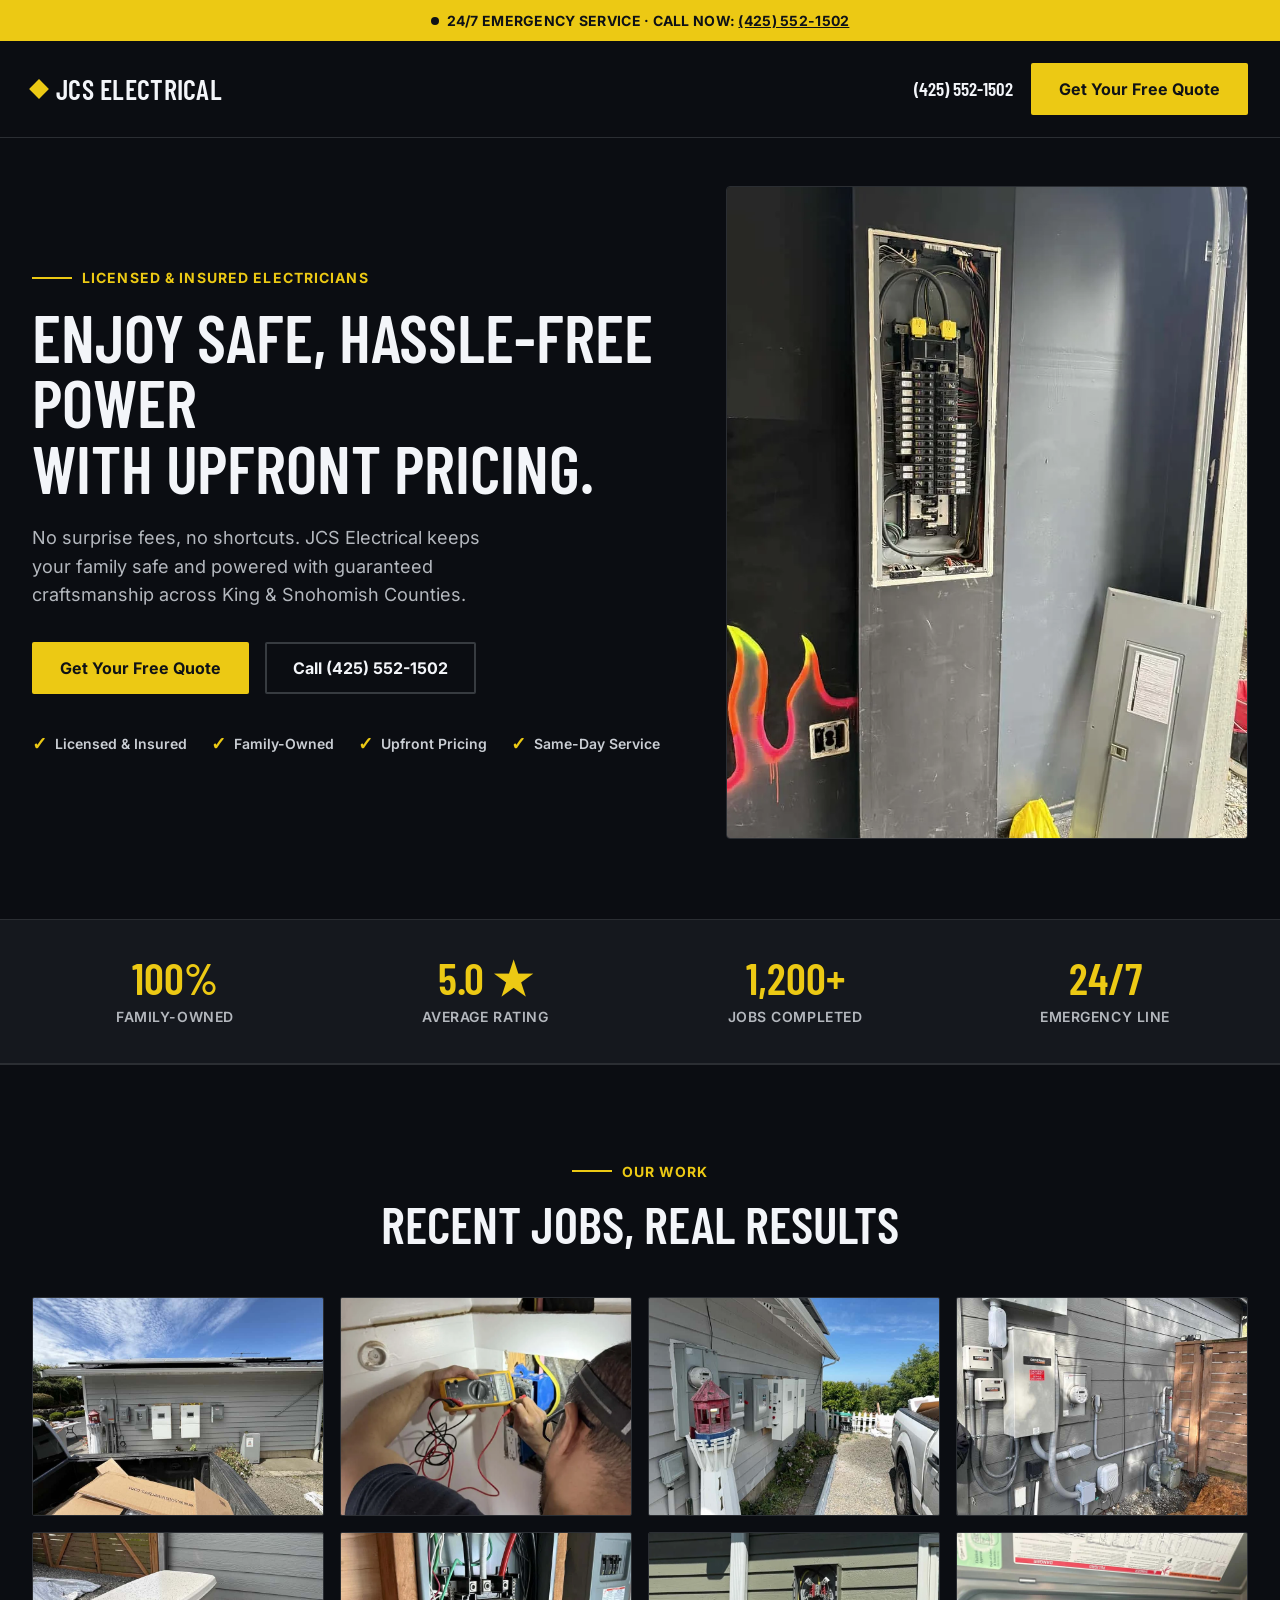
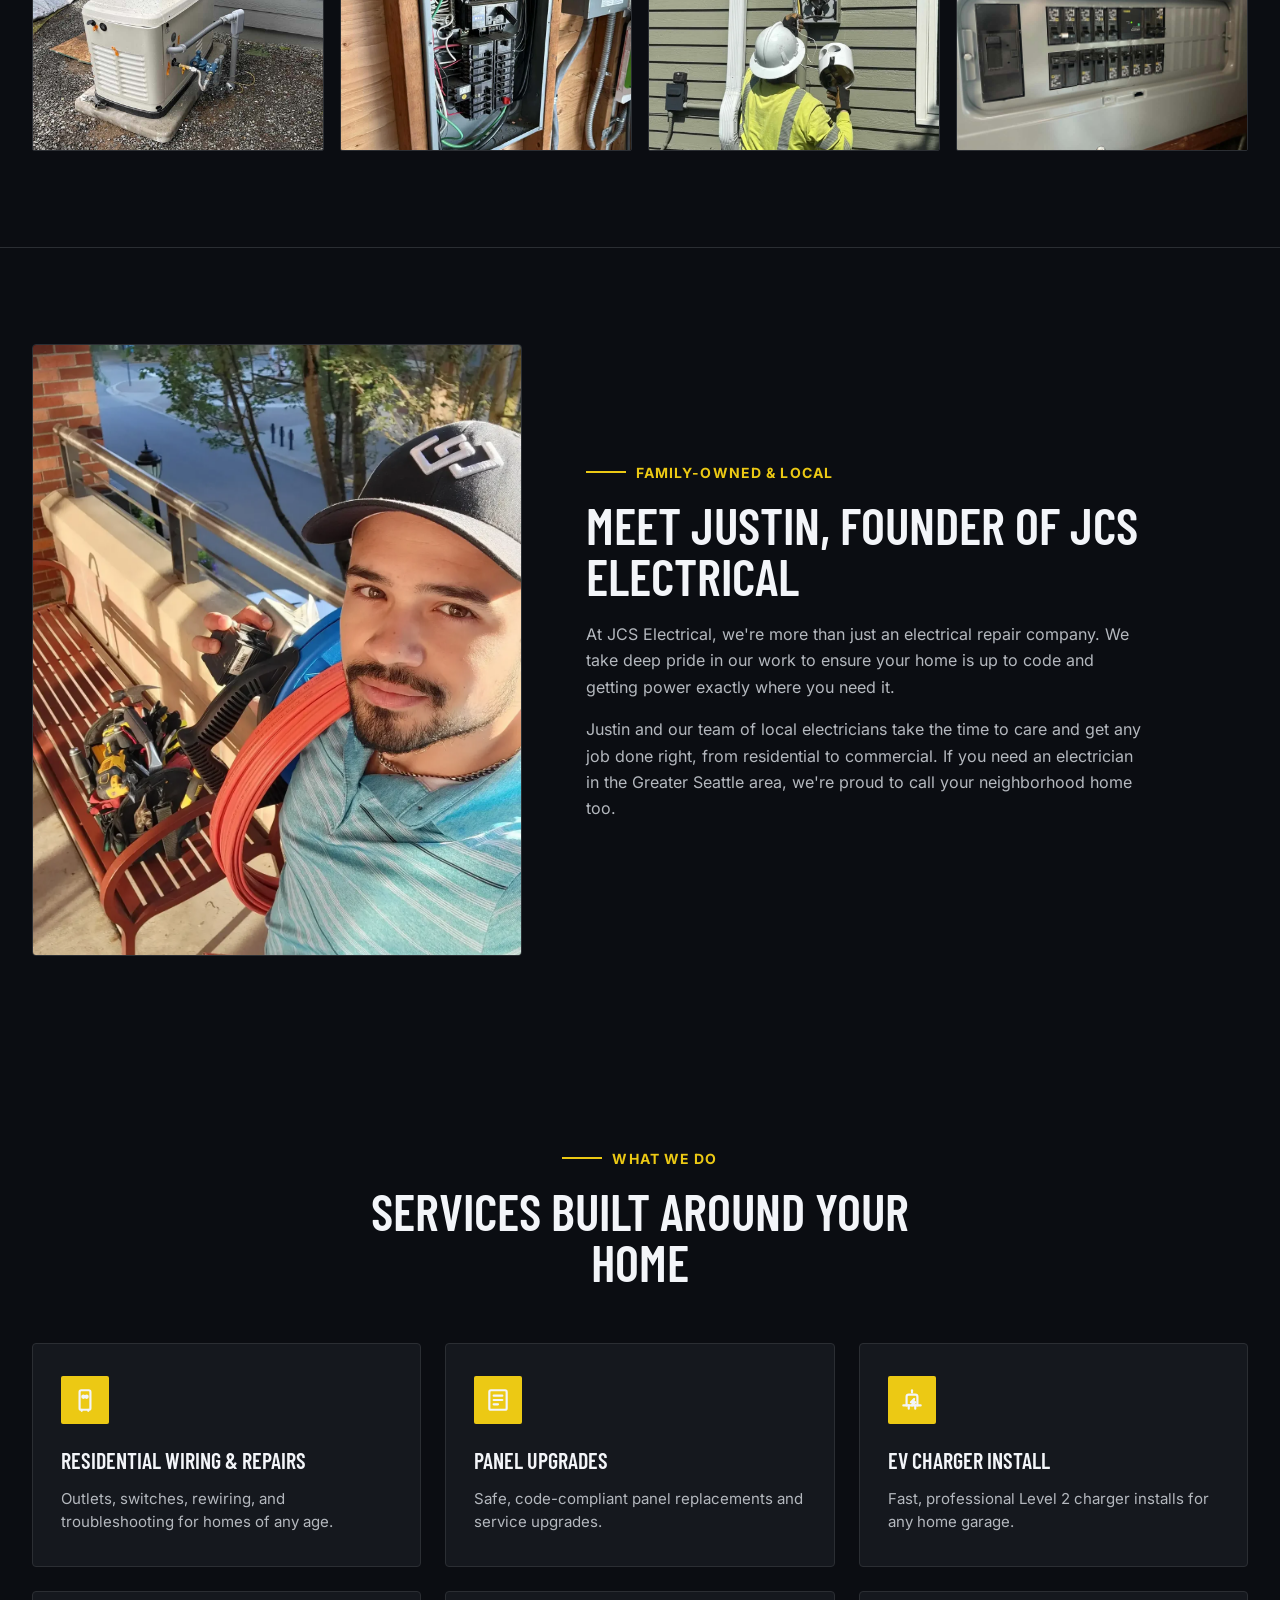
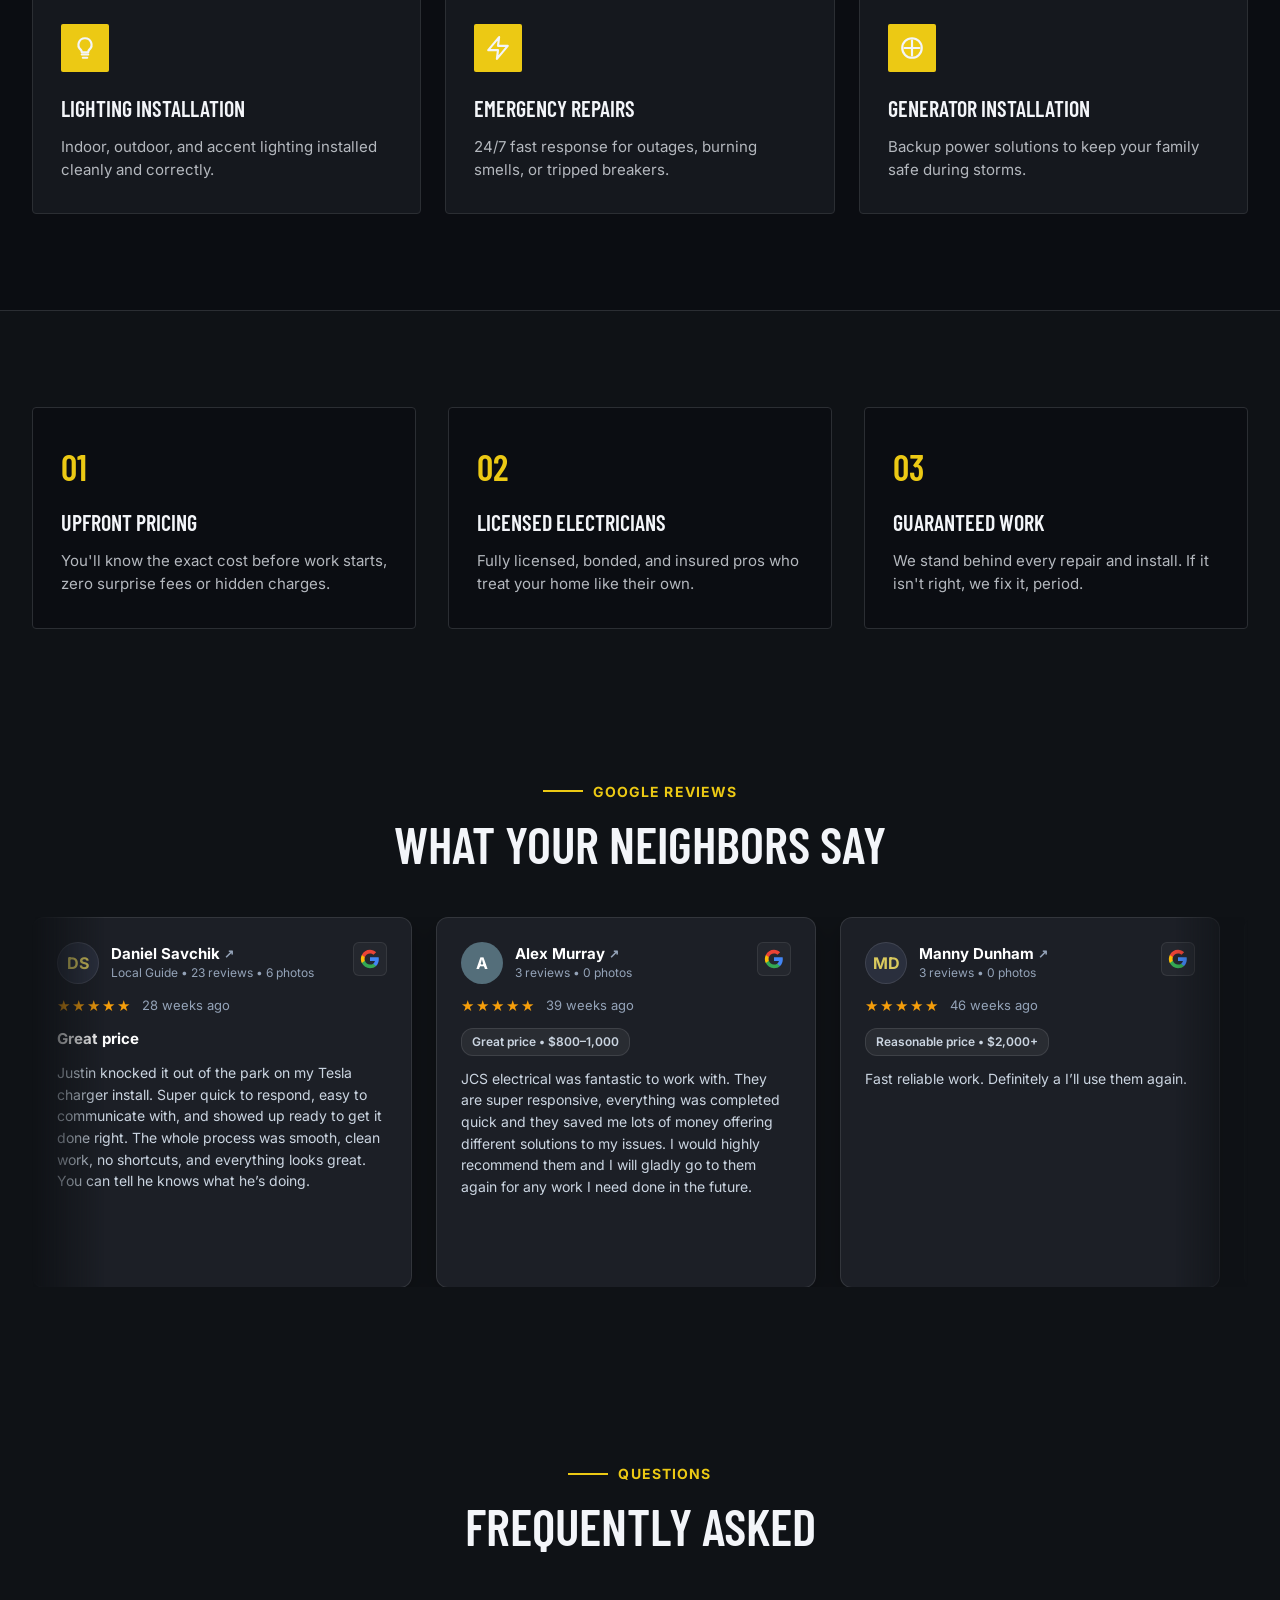
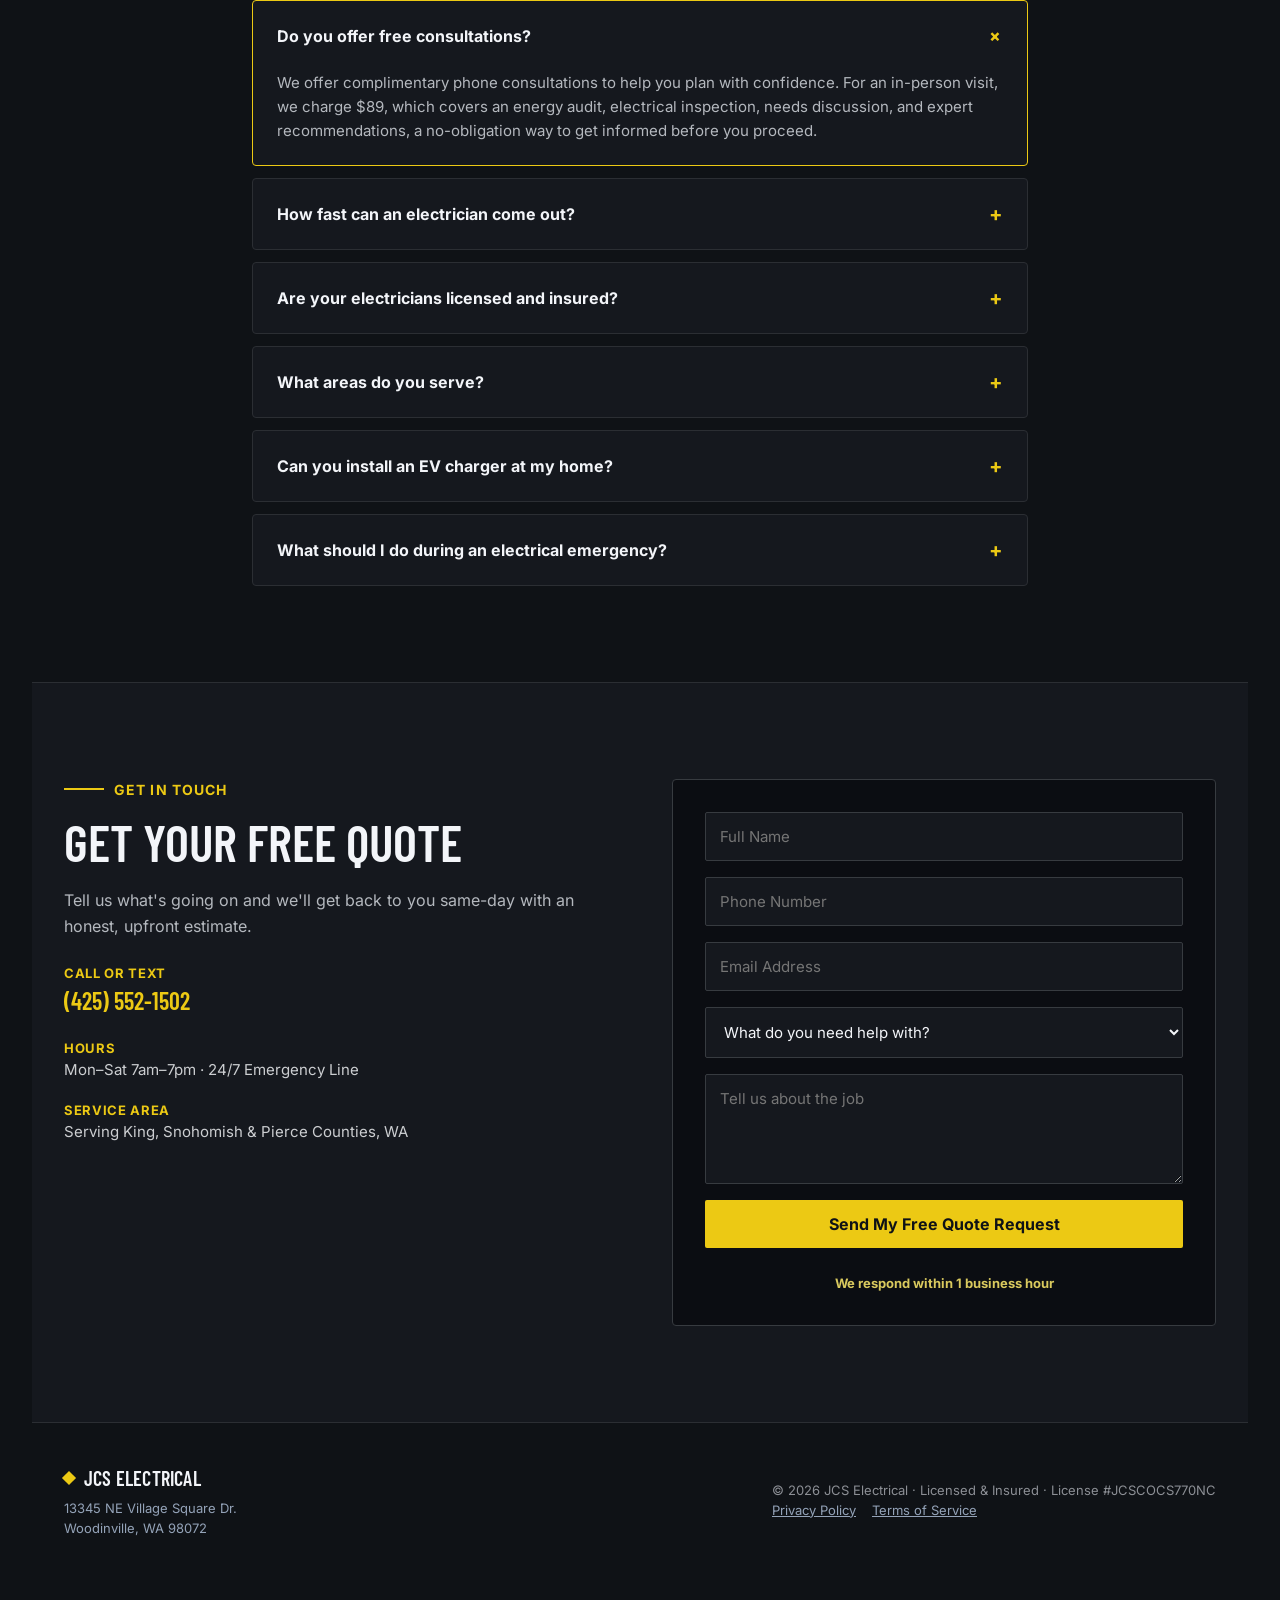
==== index.html @ e6b487f3 "Add JCS Electrical landing site with corrected business details Based on the existing site at go.jcs" ====
<!DOCTYPE html>
<html lang="en">
<head>
  <!-- Google Tag Manager -->
<script>(function(w,d,s,l,i){w[l]=w[l]||[];w[l].push({'gtm.start':
new Date().getTime(),event:'gtm.js'});var f=d.getElementsByTagName(s)[0],
j=d.createElement(s),dl=l!='dataLayer'?'&l='+l:'';j.async=true;j.src=
'https://www.googletagmanager.com/gtm.js?id='+i+dl;f.parentNode.insertBefore(j,f);
})(window,document,'script','dataLayer','GTM-WF25S3V5');</script>
<!-- End Google Tag Manager -->
  <meta charset="utf-8">
  <meta name="viewport" content="width=device-width, initial-scale=1.0">
  <title>JCS Electrical | Licensed & Insured Electricians in Seattle, WA</title>
  <meta name="description" content="JCS Electrical is a family-owned electrical company keeping local homes safe and powered in King, Snohomish & Pierce Counties. Upfront pricing, same-day service & 24/7 emergency repairs.">
  <link rel="stylesheet" href="/css/styles.css?v=2">
  <link rel="stylesheet" href="css/styles.css?v=2">
  <style>
    /* Critical Reviews Slider Layout & Full Component Fallbacks */
    .reviews-section {
      padding-top: 80px;
      padding-bottom: 80px;
      overflow: hidden;
      position: relative;
    }
    .reviews-slider-wrapper {
      width: 100%;
      overflow: hidden;
      position: relative;
      margin-top: 40px;
      mask-image: linear-gradient(to right, transparent 0%, black 6%, black 94%, transparent 100%);
      -webkit-mask-image: linear-gradient(to right, transparent 0%, black 6%, black 94%, transparent 100%);
    }
    .reviews-slider-track {
      display: flex !important;
      flex-direction: row !important;
      flex-wrap: nowrap !important;
      gap: 24px !important;
      width: max-content !important;
      min-width: max-content !important;
      animation: infiniteScroll 55s linear infinite !important;
      animation-play-state: running !important;
      will-change: transform;
    }
    .reviews-slider-track:hover,
    .reviews-slider-track *:hover {
      animation-play-state: running !important;
    }
    @keyframes infiniteScroll {
      0% { transform: translateX(0); }
      100% { transform: translateX(-50%); }
    }
    .google-review-card {
      width: 380px !important;
      min-width: 380px !important;
      max-width: 380px !important;
      flex-shrink: 0 !important;
      background: #1c1f26 !important;
      border: 1px solid rgba(255, 255, 255, 0.1) !important;
      border-radius: 12px !important;
      padding: 24px !important;
      display: flex !important;
      flex-direction: column !important;
      gap: 12px !important;
      box-shadow: 0 8px 24px rgba(0, 0, 0, 0.3) !important;
      text-align: left !important;
      box-sizing: border-box !important;
    }
    .gr-header {
      display: flex !important;
      align-items: flex-start !important;
      justify-content: space-between !important;
      gap: 12px !important;
      width: 100% !important;
    }
    .gr-author-info {
      display: flex !important;
      align-items: center !important;
      gap: 12px !important;
    }
    .gr-avatar {
      width: 42px !important;
      height: 42px !important;
      border-radius: 50% !important;
      display: flex !important;
      align-items: center !important;
      justify-content: center !important;
      font-weight: 700 !important;
      font-size: 16px !important;
      color: #ffffff !important;
      flex-shrink: 0 !important;
    }
    .gr-avatar-dark { background: #2a2f3d !important; color: #d9c95e !important; border: 1px solid rgba(255, 255, 255, 0.1) !important; }
    .gr-avatar-slate { background: #546e7a !important; color: #ffffff !important; }
    .gr-avatar-blue { background: #0288d1 !important; color: #ffffff !important; }
    .gr-avatar-green { background: #2e7d32 !important; color: #ffffff !important; }
    .gr-avatar-purple { background: #7b1fa2 !important; color: #ffffff !important; }
    .gr-avatar-magenta { background: #c2185b !important; color: #ffffff !important; }
    .gr-avatar-teal { background: #00796b !important; color: #ffffff !important; }

    .gr-author-name {
      font-weight: 700 !important;
      font-size: 15px !important;
      color: #ffffff !important;
      display: flex !important;
      align-items: center !important;
      gap: 4px !important;
      margin: 0 !important;
      line-height: 1.2 !important;
    }
    .gr-ext-icon {
      font-size: 12px !important;
      color: #94a3b8 !important;
      display: inline-block !important;
    }
    .gr-author-subtext {
      font-size: 12px !important;
      color: #94a3b8 !important;
      margin-top: 2px !important;
      line-height: 1.3 !important;
    }
    .gr-google-logo {
      display: flex !important;
      align-items: center !important;
      justify-content: center !important;
      padding: 6px !important;
      background: rgba(255, 255, 255, 0.04) !important;
      border: 1px solid rgba(255, 255, 255, 0.08) !important;
      border-radius: 6px !important;
      flex-shrink: 0 !important;
    }
    .gr-rating-row {
      display: flex !important;
      align-items: center !important;
      gap: 10px !important;
    }
    .gr-stars {
      color: #f59e0b !important;
      font-size: 15px !important;
      letter-spacing: 2px !important;
      line-height: 1 !important;
    }
    .gr-time {
      font-size: 13px !important;
      color: #94a3b8 !important;
    }
    .gr-review-title {
      font-weight: 700 !important;
      font-size: 15px !important;
      color: #ffffff !important;
      margin: 0 !important;
    }
    .gr-tag-pill {
      display: inline-block !important;
      font-size: 12px !important;
      font-weight: 600 !important;
      color: #cbd5e1 !important;
      background: rgba(255, 255, 255, 0.06) !important;
      border: 1px solid rgba(255, 255, 255, 0.1) !important;
      border-radius: 12px !important;
      padding: 4px 10px !important;
      align-self: flex-start !important;
    }
    .gr-review-text {
      font-size: 14px !important;
      line-height: 1.55 !important;
      color: #cbd5e1 !important;
      margin: 0 !important;
    }
  </style>
</head>
<body>
  <!-- Google Tag Manager (noscript) -->
<noscript><iframe src="https://www.googletagmanager.com/ns.html?id=GTM-WF25S3V5"
height="0" width="0" style="display:none;visibility:hidden"></iframe></noscript>
<!-- End Google Tag Manager (noscript) -->

  <!-- 1. EMERGENCY TOP BANNER -->
  <div class="emergency-banner">
    <span class="emergency-dot"></span>
    <span>24/7 EMERGENCY SERVICE · CALL NOW: <a href="tel:+14255521502" style="color:inherit; text-decoration:underline;">(425) 552-1502</a></span>
  </div>

  <!-- 2. SITE HEADER & NAVIGATION -->
  <header class="site-header">
    <div class="container header-container">
      <a href="#" class="logo">
        <span class="logo-icon"></span>
        JCS ELECTRICAL
      </a>

      <!-- Header Actions -->
      <div class="header-actions">
        <a href="tel:+14255521502" class="phone-link">(425) 552-1502</a>
        <a href="#contact" class="btn-primary">Get Your Free Quote</a>
      </div>
    </div>
  </header>

  <!-- 3. HERO SECTION -->
  <section id="hero" class="hero-section container">
    <div>
      <div class="heading-tag">
        <div class="heading-tag-line"></div>
        <span class="heading-tag-text">Licensed &amp; Insured Electricians</span>
      </div>
      <h1 class="hero-headline">
        Enjoy Safe, Hassle-Free Power<br>With Upfront Pricing.
      </h1>
      <p class="hero-description">
        No surprise fees, no shortcuts. JCS Electrical keeps your family safe and powered with guaranteed craftsmanship across King &amp; Snohomish Counties.
      </p>
      <div class="hero-cta-group">
        <a href="#contact" class="btn-primary">Get Your Free Quote</a>
        <a href="tel:+14255521502" class="btn-secondary">Call (425) 552-1502</a>
      </div>
      <div class="trust-badges-inline">
        <div class="badge-item"><span class="badge-check">✓</span> Licensed &amp; Insured</div>
        <div class="badge-item"><span class="badge-check">✓</span> Family-Owned</div>
        <div class="badge-item"><span class="badge-check">✓</span> Upfront Pricing</div>
        <div class="badge-item"><span class="badge-check">✓</span> Same-Day Service</div>
      </div>
    </div>
    <div class="hero-image-wrapper">
      <img src="assets/images/img_2.webp" alt="JCS Electrical professional electrician on job site" loading="eager">
    </div>
  </section>

  <!-- 4. STATS BAR -->
  <section class="stats-section">
    <div class="container stats-grid">
      <div>
        <div class="stat-value">100%</div>
        <div class="stat-label">Family-Owned</div>
      </div>
      <div>
        <div class="stat-value">5.0 ★</div>
        <div class="stat-label">Average Rating</div>
      </div>
      <div>
        <div class="stat-value">1,200+</div>
        <div class="stat-label">Jobs Completed</div>
      </div>
      <div>
        <div class="stat-value">24/7</div>
        <div class="stat-label">Emergency Line</div>
      </div>
    </div>
  </section>

  <!-- 4.5 OUR WORK / RECENT JOBS GALLERY SECTION -->
  <section id="work" class="gallery-section">
    <div class="container">
      <div class="gallery-header">
        <div class="heading-tag" style="justify-content: center;">
          <div class="heading-tag-line"></div>
          <span class="heading-tag-text">Our Work</span>
        </div>
        <h2 class="section-title">Recent jobs, real results</h2>
      </div>

      <div class="gallery-grid">
        <div class="gallery-item">
          <img src="assets/gallery/gallery-1.jpg" alt="JCS Electrical Service Panel Installation" loading="lazy">
        </div>
        <div class="gallery-item">
          <img src="assets/gallery/gallery-2.webp" alt="JCS Electrical Wiring &amp; Outlet Testing" loading="lazy">
        </div>
        <div class="gallery-item">
          <img src="assets/gallery/gallery-3.jpg" alt="JCS Electrical Exterior Meter &amp; Panel Upgrade" loading="lazy">
        </div>
        <div class="gallery-item">
          <img src="assets/gallery/gallery-4.jpg" alt="JCS Electrical Home Electrical Panel &amp; Disconnect" loading="lazy">
        </div>
        <div class="gallery-item">
          <img src="assets/gallery/gallery-5.jpg" alt="JCS Electrical Backup Generator Installation" loading="lazy">
        </div>
        <div class="gallery-item">
          <img src="assets/gallery/gallery-6.webp" alt="JCS Electrical Breaker Box Wiring Upgrade" loading="lazy">
        </div>
        <div class="gallery-item">
          <img src="assets/gallery/gallery-7.webp" alt="JCS Electrician Installing Exterior Electrical Box" loading="lazy">
        </div>
        <div class="gallery-item">
          <img src="assets/gallery/gallery-8.jpg" alt="JCS Electrical Upgraded Main Circuit Breaker Panel" loading="lazy">
        </div>
      </div>
    </div>
  </section>

  <!-- 5. ABOUT / FOUNDER SECTION -->
  <section id="about" class="container about-section">
    <div class="about-image-wrapper">
      <img src="assets/images/img_1.webp" alt="Justin, Founder of JCS Electrical" loading="lazy">
    </div>
    <div>
      <div class="heading-tag">
        <div class="heading-tag-line"></div>
        <span class="heading-tag-text">Family-Owned &amp; Local</span>
      </div>
      <h2 class="section-title" style="margin-bottom: 20px;">Meet Justin, Founder of JCS Electrical</h2>
      <p class="about-paragraph">
        At JCS Electrical, we're more than just an electrical repair company. We take deep pride in our work to ensure your home is up to code and getting power exactly where you need it.
      </p>
      <p class="about-paragraph">
        Justin and our team of local electricians take the time to care and get any job done right, from residential to commercial. If you need an electrician in the Greater Seattle area, we're proud to call your neighborhood home too.
      </p>
    </div>
  </section>

  <!-- 6. SERVICES SECTION -->
  <section id="services" class="container services-section">
    <div class="services-header">
      <div class="heading-tag" style="justify-content: center;">
        <div class="heading-tag-line"></div>
        <span class="heading-tag-text">What We Do</span>
      </div>
      <h2 class="section-title">Services built around your home</h2>
    </div>

    <div class="services-grid">
      <!-- Service 1 -->
      <div class="service-card">
        <div class="service-icon">
          <svg width="26" height="26" viewBox="0 0 24 24" fill="none" stroke="currentColor" stroke-width="2" stroke-linecap="round" stroke-linejoin="round"><rect x="7" y="3" width="10" height="18" rx="1.5"></rect><circle cx="10.5" cy="9" r="1"></circle><circle cx="13.5" cy="9" r="1"></circle><path d="M9 21v1M15 21v1"></path></svg>
        </div>
        <h3 class="service-title">Residential Wiring &amp; Repairs</h3>
        <p class="service-desc">Outlets, switches, rewiring, and troubleshooting for homes of any age.</p>
      </div>

      <!-- Service 2 -->
      <div class="service-card">
        <div class="service-icon">
          <svg width="26" height="26" viewBox="0 0 24 24" fill="none" stroke="currentColor" stroke-width="2" stroke-linecap="round" stroke-linejoin="round"><rect x="4" y="3" width="16" height="18" rx="1.5"></rect><line x1="8" y1="8" x2="16" y2="8"></line><line x1="8" y1="12" x2="16" y2="12"></line><line x1="8" y1="16" x2="12" y2="16"></line></svg>
        </div>
        <h3 class="service-title">Panel Upgrades</h3>
        <p class="service-desc">Safe, code-compliant panel replacements and service upgrades.</p>
      </div>

      <!-- Service 3 -->
      <div class="service-card">
        <div class="service-icon">
          <svg width="26" height="26" viewBox="0 0 24 24" fill="none" stroke="currentColor" stroke-width="2" stroke-linecap="round" stroke-linejoin="round"><path d="M7 17V9a2 2 0 0 1 2-2h6a2 2 0 0 1 2 2v8"></path><path d="M4 17h16"></path><path d="M9 17v3M15 17v3"></path><path d="M12 5V3"></path><path d="M14 11l-3 3h2l-1 3 3-3h-2z"></path></svg>
        </div>
        <h3 class="service-title">EV Charger Install</h3>
        <p class="service-desc">Fast, professional Level 2 charger installs for any home garage.</p>
      </div>

      <!-- Service 4 -->
      <div class="service-card">
        <div class="service-icon">
          <svg width="26" height="26" viewBox="0 0 24 24" fill="none" stroke="currentColor" stroke-width="2" stroke-linecap="round" stroke-linejoin="round"><path d="M9 18h6"></path><path d="M10 21h4"></path><path d="M12 3a6 6 0 0 0-4 10.5c.6.6 1 1.5 1 2.5h6c0-1 .4-1.9 1-2.5A6 6 0 0 0 12 3Z"></path></svg>
        </div>
        <h3 class="service-title">Lighting Installation</h3>
        <p class="service-desc">Indoor, outdoor, and accent lighting installed cleanly and correctly.</p>
      </div>

      <!-- Service 5 -->
      <div class="service-card">
        <div class="service-icon">
          <svg width="26" height="26" viewBox="0 0 24 24" fill="none" stroke="currentColor" stroke-width="2" stroke-linecap="round" stroke-linejoin="round"><path d="M13 2L3 14h9l-1 8 10-12h-9l1-8z"></path></svg>
        </div>
        <h3 class="service-title">Emergency Repairs</h3>
        <p class="service-desc">24/7 fast response for outages, burning smells, or tripped breakers.</p>
      </div>

      <!-- Service 6 -->
      <div class="service-card">
        <div class="service-icon">
          <svg width="26" height="26" viewBox="0 0 24 24" fill="none" stroke="currentColor" stroke-width="2" stroke-linecap="round" stroke-linejoin="round"><path d="M5 12h14"></path><path d="M12 5v14"></path><circle cx="12" cy="12" r="9"></circle></svg>
        </div>
        <h3 class="service-title">Generator Installation</h3>
        <p class="service-desc">Backup power solutions to keep your family safe during storms.</p>
      </div>
    </div>
  </section>

  <!-- 7. WHY CHOOSE US & REVIEWS SECTION -->
  <section id="reviews" class="why-section">
    <div class="container">
      
      <!-- Why Choose Us Grid -->
      <div class="why-grid">
        <div class="why-card">
          <div class="why-number">01</div>
          <h3 class="why-title">Upfront Pricing</h3>
          <p class="why-desc">You'll know the exact cost before work starts, zero surprise fees or hidden charges.</p>
        </div>
        <div class="why-card">
          <div class="why-number">02</div>
          <h3 class="why-title">Licensed Electricians</h3>
          <p class="why-desc">Fully licensed, bonded, and insured pros who treat your home like their own.</p>
        </div>
        <div class="why-card">
          <div class="why-number">03</div>
          <h3 class="why-title">Guaranteed Work</h3>
          <p class="why-desc">We stand behind every repair and install. If it isn't right, we fix it, period.</p>
        </div>
      </div>

  <!-- 7. REVIEWS SECTION (INFINITE SCROLLING GOOGLE REVIEWS SLIDER) -->
  <section id="reviews" class="reviews-section">
    <div class="container">
      <div class="reviews-header" style="text-align: center;">
        <div class="heading-tag" style="justify-content: center;">
          <div class="heading-tag-line"></div>
          <span class="heading-tag-text">GOOGLE REVIEWS</span>
        </div>
        <h2 class="section-title">What your neighbors say</h2>
      </div>
    </div>

    <div class="reviews-slider-wrapper">
      <div class="reviews-slider-track">
        <!-- FIRST SET OF 10 GOOGLE REVIEWS -->
        <div class="google-review-card">
          <div class="gr-header">
            <div class="gr-author-info">
              <div class="gr-avatar gr-avatar-dark">DS</div>
              <div>
                <div class="gr-author-name">Daniel Savchik <span class="gr-ext-icon">↗</span></div>
                <div class="gr-author-subtext">Local Guide • 23 reviews • 6 photos</div>
              </div>
            </div>
            <div class="gr-google-logo" aria-label="Google Review">
              <svg width="20" height="20" viewBox="0 0 24 24">
                <path fill="#4285F4" d="M22.56 12.25c0-.78-.07-1.53-.2-2.25H12v4.26h5.92c-.26 1.37-1.04 2.53-2.21 3.31v2.77h3.57c2.08-1.92 3.28-4.74 3.28-8.09z"/>
                <path fill="#34A853" d="M12 23c2.97 0 5.46-.98 7.28-2.66l-3.57-2.77c-.98.66-2.23 1.06-3.71 1.06-2.86 0-5.29-1.93-6.16-4.53H2.18v2.84C3.99 20.53 7.7 23 12 23z"/>
                <path fill="#FBBC05" d="M5.84 14.09c-.22-.66-.35-1.36-.35-2.09s.13-1.43.35-2.09V7.06H2.18C1.43 8.55 1 10.22 1 12s.43 3.45 1.18 4.94l2.85-2.22.81-.63z"/>
                <path fill="#EA4335" d="M12 5.38c1.62 0 3.06.56 4.21 1.64l3.15-3.15C17.45 2.09 14.97 1 12 1 7.7 1 3.99 3.47 2.18 7.06l3.66 2.84c.87-2.6 3.3-4.52 6.16-4.52z"/>
              </svg>
            </div>
          </div>
          <div class="gr-rating-row">
            <div class="gr-stars">★★★★★</div>
            <span class="gr-time">28 weeks ago</span>
          </div>
          <div class="gr-review-title">Great price</div>
          <p class="gr-review-text">Justin knocked it out of the park on my Tesla charger install. Super quick to respond, easy to communicate with, and showed up ready to get it done right. The whole process was smooth, clean work, no shortcuts, and everything looks great. You can tell he knows what he’s doing.</p>
        </div>

        <div class="google-review-card">
          <div class="gr-header">
            <div class="gr-author-info">
              <div class="gr-avatar gr-avatar-slate">A</div>
              <div>
                <div class="gr-author-name">Alex Murray <span class="gr-ext-icon">↗</span></div>
                <div class="gr-author-subtext">3 reviews • 0 photos</div>
              </div>
            </div>
            <div class="gr-google-logo" aria-label="Google Review">
              <svg width="20" height="20" viewBox="0 0 24 24">
                <path fill="#4285F4" d="M22.56 12.25c0-.78-.07-1.53-.2-2.25H12v4.26h5.92c-.26 1.37-1.04 2.53-2.21 3.31v2.77h3.57c2.08-1.92 3.28-4.74 3.28-8.09z"/>
                <path fill="#34A853" d="M12 23c2.97 0 5.46-.98 7.28-2.66l-3.57-2.77c-.98.66-2.23 1.06-3.71 1.06-2.86 0-5.29-1.93-6.16-4.53H2.18v2.84C3.99 20.53 7.7 23 12 23z"/>
                <path fill="#FBBC05" d="M5.84 14.09c-.22-.66-.35-1.36-.35-2.09s.13-1.43.35-2.09V7.06H2.18C1.43 8.55 1 10.22 1 12s.43 3.45 1.18 4.94l2.85-2.22.81-.63z"/>
                <path fill="#EA4335" d="M12 5.38c1.62 0 3.06.56 4.21 1.64l3.15-3.15C17.45 2.09 14.97 1 12 1 7.7 1 3.99 3.47 2.18 7.06l3.66 2.84c.87-2.6 3.3-4.52 6.16-4.52z"/>
              </svg>
            </div>
          </div>
          <div class="gr-rating-row">
            <div class="gr-stars">★★★★★</div>
            <span class="gr-time">39 weeks ago</span>
          </div>
          <div class="gr-tag-pill">Great price • $800–1,000</div>
          <p class="gr-review-text">JCS electrical was fantastic to work with. They are super responsive, everything was completed quick and they saved me lots of money offering different solutions to my issues. I would highly recommend them and I will gladly go to them again for any work I need done in the future.</p>
        </div>

        <div class="google-review-card">
          <div class="gr-header">
            <div class="gr-author-info">
              <div class="gr-avatar gr-avatar-dark">MD</div>
              <div>
                <div class="gr-author-name">Manny Dunham <span class="gr-ext-icon">↗</span></div>
                <div class="gr-author-subtext">3 reviews • 0 photos</div>
              </div>
            </div>
            <div class="gr-google-logo" aria-label="Google Review">
              <svg width="20" height="20" viewBox="0 0 24 24">
                <path fill="#4285F4" d="M22.56 12.25c0-.78-.07-1.53-.2-2.25H12v4.26h5.92c-.26 1.37-1.04 2.53-2.21 3.31v2.77h3.57c2.08-1.92 3.28-4.74 3.28-8.09z"/>
                <path fill="#34A853" d="M12 23c2.97 0 5.46-.98 7.28-2.66l-3.57-2.77c-.98.66-2.23 1.06-3.71 1.06-2.86 0-5.29-1.93-6.16-4.53H2.18v2.84C3.99 20.53 7.7 23 12 23z"/>
                <path fill="#FBBC05" d="M5.84 14.09c-.22-.66-.35-1.36-.35-2.09s.13-1.43.35-2.09V7.06H2.18C1.43 8.55 1 10.22 1 12s.43 3.45 1.18 4.94l2.85-2.22.81-.63z"/>
                <path fill="#EA4335" d="M12 5.38c1.62 0 3.06.56 4.21 1.64l3.15-3.15C17.45 2.09 14.97 1 12 1 7.7 1 3.99 3.47 2.18 7.06l3.66 2.84c.87-2.6 3.3-4.52 6.16-4.52z"/>
              </svg>
            </div>
          </div>
          <div class="gr-rating-row">
            <div class="gr-stars">★★★★★</div>
            <span class="gr-time">46 weeks ago</span>
          </div>
          <div class="gr-tag-pill">Reasonable price • $2,000+</div>
          <p class="gr-review-text">Fast reliable work. Definitely a I’ll use them again.</p>
        </div>

        <div class="google-review-card">
          <div class="gr-header">
            <div class="gr-author-info">
              <div class="gr-avatar gr-avatar-blue">L</div>
              <div>
                <div class="gr-author-name">Laura Davis <span class="gr-ext-icon">↗</span></div>
                <div class="gr-author-subtext">5 reviews • 0 photos</div>
              </div>
            </div>
            <div class="gr-google-logo" aria-label="Google Review">
              <svg width="20" height="20" viewBox="0 0 24 24">
                <path fill="#4285F4" d="M22.56 12.25c0-.78-.07-1.53-.2-2.25H12v4.26h5.92c-.26 1.37-1.04 2.53-2.21 3.31v2.77h3.57c2.08-1.92 3.28-4.74 3.28-8.09z"/>
                <path fill="#34A853" d="M12 23c2.97 0 5.46-.98 7.28-2.66l-3.57-2.77c-.98.66-2.23 1.06-3.71 1.06-2.86 0-5.29-1.93-6.16-4.53H2.18v2.84C3.99 20.53 7.7 23 12 23z"/>
                <path fill="#FBBC05" d="M5.84 14.09c-.22-.66-.35-1.36-.35-2.09s.13-1.43.35-2.09V7.06H2.18C1.43 8.55 1 10.22 1 12s.43 3.45 1.18 4.94l2.85-2.22.81-.63z"/>
                <path fill="#EA4335" d="M12 5.38c1.62 0 3.06.56 4.21 1.64l3.15-3.15C17.45 2.09 14.97 1 12 1 7.7 1 3.99 3.47 2.18 7.06l3.66 2.84c.87-2.6 3.3-4.52 6.16-4.52z"/>
              </svg>
            </div>
          </div>
          <div class="gr-rating-row">
            <div class="gr-stars">★★★★★</div>
            <span class="gr-time">49 weeks ago</span>
          </div>
          <p class="gr-review-text">Khalid and Malachi were awesome, professional and did a great job repairing my electrical issue !</p>
        </div>

        <div class="google-review-card">
          <div class="gr-header">
            <div class="gr-author-info">
              <div class="gr-avatar gr-avatar-green">E</div>
              <div>
                <div class="gr-author-name">Eddie Sanchez <span class="gr-ext-icon">↗</span></div>
                <div class="gr-author-subtext">3 reviews • 6 photos</div>
              </div>
            </div>
            <div class="gr-google-logo" aria-label="Google Review">
              <svg width="20" height="20" viewBox="0 0 24 24">
                <path fill="#4285F4" d="M22.56 12.25c0-.78-.07-1.53-.2-2.25H12v4.26h5.92c-.26 1.37-1.04 2.53-2.21 3.31v2.77h3.57c2.08-1.92 3.28-4.74 3.28-8.09z"/>
                <path fill="#34A853" d="M12 23c2.97 0 5.46-.98 7.28-2.66l-3.57-2.77c-.98.66-2.23 1.06-3.71 1.06-2.86 0-5.29-1.93-6.16-4.53H2.18v2.84C3.99 20.53 7.7 23 12 23z"/>
                <path fill="#FBBC05" d="M5.84 14.09c-.22-.66-.35-1.36-.35-2.09s.13-1.43.35-2.09V7.06H2.18C1.43 8.55 1 10.22 1 12s.43 3.45 1.18 4.94l2.85-2.22.81-.63z"/>
                <path fill="#EA4335" d="M12 5.38c1.62 0 3.06.56 4.21 1.64l3.15-3.15C17.45 2.09 14.97 1 12 1 7.7 1 3.99 3.47 2.18 7.06l3.66 2.84c.87-2.6 3.3-4.52 6.16-4.52z"/>
              </svg>
            </div>
          </div>
          <div class="gr-rating-row">
            <div class="gr-stars">★★★★★</div>
            <span class="gr-time">Jul 13, 2025</span>
          </div>
          <p class="gr-review-text">I’ve worked with JCS Electric since the early days, and the quality of their work has remained solid across every project. They’re dependable, efficient, and consistently deliver clean, professional electrical installations that meet code and hold up over time.</p>
        </div>

        <div class="google-review-card">
          <div class="gr-header">
            <div class="gr-author-info">
              <div class="gr-avatar gr-avatar-dark">AJ</div>
              <div>
                <div class="gr-author-name">ashish jain <span class="gr-ext-icon">↗</span></div>
                <div class="gr-author-subtext">Local Guide • 20 reviews • 0 photos</div>
              </div>
            </div>
            <div class="gr-google-logo" aria-label="Google Review">
              <svg width="20" height="20" viewBox="0 0 24 24">
                <path fill="#4285F4" d="M22.56 12.25c0-.78-.07-1.53-.2-2.25H12v4.26h5.92c-.26 1.37-1.04 2.53-2.21 3.31v2.77h3.57c2.08-1.92 3.28-4.74 3.28-8.09z"/>
                <path fill="#34A853" d="M12 23c2.97 0 5.46-.98 7.28-2.66l-3.57-2.77c-.98.66-2.23 1.06-3.71 1.06-2.86 0-5.29-1.93-6.16-4.53H2.18v2.84C3.99 20.53 7.7 23 12 23z"/>
                <path fill="#FBBC05" d="M5.84 14.09c-.22-.66-.35-1.36-.35-2.09s.13-1.43.35-2.09V7.06H2.18C1.43 8.55 1 10.22 1 12s.43 3.45 1.18 4.94l2.85-2.22.81-.63z"/>
                <path fill="#EA4335" d="M12 5.38c1.62 0 3.06.56 4.21 1.64l3.15-3.15C17.45 2.09 14.97 1 12 1 7.7 1 3.99 3.47 2.18 7.06l3.66 2.84c.87-2.6 3.3-4.52 6.16-4.52z"/>
              </svg>
            </div>
          </div>
          <div class="gr-rating-row">
            <div class="gr-stars">★★★★★</div>
            <span class="gr-time">Jun 6, 2025</span>
          </div>
          <div class="gr-tag-pill">Reasonable price</div>
          <p class="gr-review-text">I recently call JCS to fix a switch in one of my bathroom. I was helped by Dustin who was thorough professional. He understood the problem, explained it very clearly and then properly fixed it. Whole process of scheduling, getting someone to help was very smooth. Best part is that JCS have an AI enabled automated system to answer their call which works really well.</p>
        </div>

        <div class="google-review-card">
          <div class="gr-header">
            <div class="gr-author-info">
              <div class="gr-avatar gr-avatar-purple">m</div>
              <div>
                <div class="gr-author-name">mike7great <span class="gr-ext-icon">↗</span></div>
                <div class="gr-author-subtext">5 reviews • 0 photos</div>
              </div>
            </div>
            <div class="gr-google-logo" aria-label="Google Review">
              <svg width="20" height="20" viewBox="0 0 24 24">
                <path fill="#4285F4" d="M22.56 12.25c0-.78-.07-1.53-.2-2.25H12v4.26h5.92c-.26 1.37-1.04 2.53-2.21 3.31v2.77h3.57c2.08-1.92 3.28-4.74 3.28-8.09z"/>
                <path fill="#34A853" d="M12 23c2.97 0 5.46-.98 7.28-2.66l-3.57-2.77c-.98.66-2.23 1.06-3.71 1.06-2.86 0-5.29-1.93-6.16-4.53H2.18v2.84C3.99 20.53 7.7 23 12 23z"/>
                <path fill="#FBBC05" d="M5.84 14.09c-.22-.66-.35-1.36-.35-2.09s.13-1.43.35-2.09V7.06H2.18C1.43 8.55 1 10.22 1 12s.43 3.45 1.18 4.94l2.85-2.22.81-.63z"/>
                <path fill="#EA4335" d="M12 5.38c1.62 0 3.06.56 4.21 1.64l3.15-3.15C17.45 2.09 14.97 1 12 1 7.7 1 3.99 3.47 2.18 7.06l3.66 2.84c.87-2.6 3.3-4.52 6.16-4.52z"/>
              </svg>
            </div>
          </div>
          <div class="gr-rating-row">
            <div class="gr-stars">★★★★★</div>
            <span class="gr-time">Apr 27, 2025</span>
          </div>
          <p class="gr-review-text">They do things neat and are very knowledgeable. They explained all their actions, so I felt confidence in their job of setting up and wiring light fixtures in a bedroom. Would recommend them to a friend.</p>
        </div>

        <div class="google-review-card">
          <div class="gr-header">
            <div class="gr-author-info">
              <div class="gr-avatar gr-avatar-slate">AO</div>
              <div>
                <div class="gr-author-name">Amy O'Neill <span class="gr-ext-icon">↗</span></div>
                <div class="gr-author-subtext">8 reviews • 1 photo</div>
              </div>
            </div>
            <div class="gr-google-logo" aria-label="Google Review">
              <svg width="20" height="20" viewBox="0 0 24 24">
                <path fill="#4285F4" d="M22.56 12.25c0-.78-.07-1.53-.2-2.25H12v4.26h5.92c-.26 1.37-1.04 2.53-2.21 3.31v2.77h3.57c2.08-1.92 3.28-4.74 3.28-8.09z"/>
                <path fill="#34A853" d="M12 23c2.97 0 5.46-.98 7.28-2.66l-3.57-2.77c-.98.66-2.23 1.06-3.71 1.06-2.86 0-5.29-1.93-6.16-4.53H2.18v2.84C3.99 20.53 7.7 23 12 23z"/>
                <path fill="#FBBC05" d="M5.84 14.09c-.22-.66-.35-1.36-.35-2.09s.13-1.43.35-2.09V7.06H2.18C1.43 8.55 1 10.22 1 12s.43 3.45 1.18 4.94l2.85-2.22.81-.63z"/>
                <path fill="#EA4335" d="M12 5.38c1.62 0 3.06.56 4.21 1.64l3.15-3.15C17.45 2.09 14.97 1 12 1 7.7 1 3.99 3.47 2.18 7.06l3.66 2.84c.87-2.6 3.3-4.52 6.16-4.52z"/>
              </svg>
            </div>
          </div>
          <div class="gr-rating-row">
            <div class="gr-stars">★★★★★</div>
            <span class="gr-time">Apr 10, 2025</span>
          </div>
          <p class="gr-review-text">We hired JCS Electrical to install a whole home generator after losing power for a week following the last bomb cyclone. Justin provided a comprehensive report with generator options based on our needs. He was very communicative and professional throughout the entire process and handled all the necessary permits and contractors. I would highly recommend JCS Electrical and plan to hire them again!</p>
        </div>

        <div class="google-review-card">
          <div class="gr-header">
            <div class="gr-author-info">
              <div class="gr-avatar gr-avatar-teal">D</div>
              <div>
                <div class="gr-author-name">Devanshu Singh <span class="gr-ext-icon">↗</span></div>
                <div class="gr-author-subtext">2 reviews • 3 photos</div>
              </div>
            </div>
            <div class="gr-google-logo" aria-label="Google Review">
              <svg width="20" height="20" viewBox="0 0 24 24">
                <path fill="#4285F4" d="M22.56 12.25c0-.78-.07-1.53-.2-2.25H12v4.26h5.92c-.26 1.37-1.04 2.53-2.21 3.31v2.77h3.57c2.08-1.92 3.28-4.74 3.28-8.09z"/>
                <path fill="#34A853" d="M12 23c2.97 0 5.46-.98 7.28-2.66l-3.57-2.77c-.98.66-2.23 1.06-3.71 1.06-2.86 0-5.29-1.93-6.16-4.53H2.18v2.84C3.99 20.53 7.7 23 12 23z"/>
                <path fill="#FBBC05" d="M5.84 14.09c-.22-.66-.35-1.36-.35-2.09s.13-1.43.35-2.09V7.06H2.18C1.43 8.55 1 10.22 1 12s.43 3.45 1.18 4.94l2.85-2.22.81-.63z"/>
                <path fill="#EA4335" d="M12 5.38c1.62 0 3.06.56 4.21 1.64l3.15-3.15C17.45 2.09 14.97 1 12 1 7.7 1 3.99 3.47 2.18 7.06l3.66 2.84c.87-2.6 3.3-4.52 6.16-4.52z"/>
              </svg>
            </div>
          </div>
          <div class="gr-rating-row">
            <div class="gr-stars">★★★★★</div>
            <span class="gr-time">Apr 5, 2025</span>
          </div>
          <p class="gr-review-text">Such a pleasant and professional experience. From now on, JCS electrical will be my go to service for my beloved home. Couldn’t entrust a better team with this responsibility.</p>
        </div>

        <div class="google-review-card">
          <div class="gr-header">
            <div class="gr-author-info">
              <div class="gr-avatar gr-avatar-magenta">C</div>
              <div>
                <div class="gr-author-name">Chris Hopwo <span class="gr-ext-icon">↗</span></div>
                <div class="gr-author-subtext">2 reviews • 0 photos</div>
              </div>
            </div>
            <div class="gr-google-logo" aria-label="Google Review">
              <svg width="20" height="20" viewBox="0 0 24 24">
                <path fill="#4285F4" d="M22.56 12.25c0-.78-.07-1.53-.2-2.25H12v4.26h5.92c-.26 1.37-1.04 2.53-2.21 3.31v2.77h3.57c2.08-1.92 3.28-4.74 3.28-8.09z"/>
                <path fill="#34A853" d="M12 23c2.97 0 5.46-.98 7.28-2.66l-3.57-2.77c-.98.66-2.23 1.06-3.71 1.06-2.86 0-5.29-1.93-6.16-4.53H2.18v2.84C3.99 20.53 7.7 23 12 23z"/>
                <path fill="#FBBC05" d="M5.84 14.09c-.22-.66-.35-1.36-.35-2.09s.13-1.43.35-2.09V7.06H2.18C1.43 8.55 1 10.22 1 12s.43 3.45 1.18 4.94l2.85-2.22.81-.63z"/>
                <path fill="#EA4335" d="M12 5.38c1.62 0 3.06.56 4.21 1.64l3.15-3.15C17.45 2.09 14.97 1 12 1 7.7 1 3.99 3.47 2.18 7.06l3.66 2.84c.87-2.6 3.3-4.52 6.16-4.52z"/>
              </svg>
            </div>
          </div>
          <div class="gr-rating-row">
            <div class="gr-stars">★★★★★</div>
            <span class="gr-time">Mar 20, 2025</span>
          </div>
          <p class="gr-review-text">JCS Electrical was responsive, professional and on time for our appointment. The work was excellent, completed in a timely matter at the price we were quoted. We recommend them for any work you need done.</p>
        </div>

        <!-- SECOND DUPLICATED SET OF 10 FOR SEAMLESS INFINITE LOOP -->
        <div class="google-review-card" aria-hidden="true">
          <div class="gr-header">
            <div class="gr-author-info">
              <div class="gr-avatar gr-avatar-dark">DS</div>
              <div>
                <div class="gr-author-name">Daniel Savchik <span class="gr-ext-icon">↗</span></div>
                <div class="gr-author-subtext">Local Guide • 23 reviews • 6 photos</div>
              </div>
            </div>
            <div class="gr-google-logo">
              <svg width="20" height="20" viewBox="0 0 24 24">
                <path fill="#4285F4" d="M22.56 12.25c0-.78-.07-1.53-.2-2.25H12v4.26h5.92c-.26 1.37-1.04 2.53-2.21 3.31v2.77h3.57c2.08-1.92 3.28-4.74 3.28-8.09z"/>
                <path fill="#34A853" d="M12 23c2.97 0 5.46-.98 7.28-2.66l-3.57-2.77c-.98.66-2.23 1.06-3.71 1.06-2.86 0-5.29-1.93-6.16-4.53H2.18v2.84C3.99 20.53 7.7 23 12 23z"/>
                <path fill="#FBBC05" d="M5.84 14.09c-.22-.66-.35-1.36-.35-2.09s.13-1.43.35-2.09V7.06H2.18C1.43 8.55 1 10.22 1 12s.43 3.45 1.18 4.94l2.85-2.22.81-.63z"/>
                <path fill="#EA4335" d="M12 5.38c1.62 0 3.06.56 4.21 1.64l3.15-3.15C17.45 2.09 14.97 1 12 1 7.7 1 3.99 3.47 2.18 7.06l3.66 2.84c.87-2.6 3.3-4.52 6.16-4.52z"/>
              </svg>
            </div>
          </div>
          <div class="gr-rating-row">
            <div class="gr-stars">★★★★★</div>
            <span class="gr-time">28 weeks ago</span>
          </div>
          <div class="gr-review-title">Great price</div>
          <p class="gr-review-text">Justin knocked it out of the park on my Tesla charger install. Super quick to respond, easy to communicate with, and showed up ready to get it done right. The whole process was smooth, clean work, no shortcuts, and everything looks great. You can tell he knows what he’s doing.</p>
        </div>

        <div class="google-review-card" aria-hidden="true">
          <div class="gr-header">
            <div class="gr-author-info">
              <div class="gr-avatar gr-avatar-slate">A</div>
              <div>
                <div class="gr-author-name">Alex Murray <span class="gr-ext-icon">↗</span></div>
                <div class="gr-author-subtext">3 reviews • 0 photos</div>
              </div>
            </div>
            <div class="gr-google-logo">
              <svg width="20" height="20" viewBox="0 0 24 24">
                <path fill="#4285F4" d="M22.56 12.25c0-.78-.07-1.53-.2-2.25H12v4.26h5.92c-.26 1.37-1.04 2.53-2.21 3.31v2.77h3.57c2.08-1.92 3.28-4.74 3.28-8.09z"/>
                <path fill="#34A853" d="M12 23c2.97 0 5.46-.98 7.28-2.66l-3.57-2.77c-.98.66-2.23 1.06-3.71 1.06-2.86 0-5.29-1.93-6.16-4.53H2.18v2.84C3.99 20.53 7.7 23 12 23z"/>
                <path fill="#FBBC05" d="M5.84 14.09c-.22-.66-.35-1.36-.35-2.09s.13-1.43.35-2.09V7.06H2.18C1.43 8.55 1 10.22 1 12s.43 3.45 1.18 4.94l2.85-2.22.81-.63z"/>
                <path fill="#EA4335" d="M12 5.38c1.62 0 3.06.56 4.21 1.64l3.15-3.15C17.45 2.09 14.97 1 12 1 7.7 1 3.99 3.47 2.18 7.06l3.66 2.84c.87-2.6 3.3-4.52 6.16-4.52z"/>
              </svg>
            </div>
          </div>
          <div class="gr-rating-row">
            <div class="gr-stars">★★★★★</div>
            <span class="gr-time">39 weeks ago</span>
          </div>
          <div class="gr-tag-pill">Great price • $800–1,000</div>
          <p class="gr-review-text">JCS electrical was fantastic to work with. They are super responsive, everything was completed quick and they saved me lots of money offering different solutions to my issues. I would highly recommend them and I will gladly go to them again for any work I need done in the future.</p>
        </div>

        <div class="google-review-card" aria-hidden="true">
          <div class="gr-header">
            <div class="gr-author-info">
              <div class="gr-avatar gr-avatar-dark">MD</div>
              <div>
                <div class="gr-author-name">Manny Dunham <span class="gr-ext-icon">↗</span></div>
                <div class="gr-author-subtext">3 reviews • 0 photos</div>
              </div>
            </div>
            <div class="gr-google-logo">
              <svg width="20" height="20" viewBox="0 0 24 24">
                <path fill="#4285F4" d="M22.56 12.25c0-.78-.07-1.53-.2-2.25H12v4.26h5.92c-.26 1.37-1.04 2.53-2.21 3.31v2.77h3.57c2.08-1.92 3.28-4.74 3.28-8.09z"/>
                <path fill="#34A853" d="M12 23c2.97 0 5.46-.98 7.28-2.66l-3.57-2.77c-.98.66-2.23 1.06-3.71 1.06-2.86 0-5.29-1.93-6.16-4.53H2.18v2.84C3.99 20.53 7.7 23 12 23z"/>
                <path fill="#FBBC05" d="M5.84 14.09c-.22-.66-.35-1.36-.35-2.09s.13-1.43.35-2.09V7.06H2.18C1.43 8.55 1 10.22 1 12s.43 3.45 1.18 4.94l2.85-2.22.81-.63z"/>
                <path fill="#EA4335" d="M12 5.38c1.62 0 3.06.56 4.21 1.64l3.15-3.15C17.45 2.09 14.97 1 12 1 7.7 1 3.99 3.47 2.18 7.06l3.66 2.84c.87-2.6 3.3-4.52 6.16-4.52z"/>
              </svg>
            </div>
          </div>
          <div class="gr-rating-row">
            <div class="gr-stars">★★★★★</div>
            <span class="gr-time">46 weeks ago</span>
          </div>
          <div class="gr-tag-pill">Reasonable price • $2,000+</div>
          <p class="gr-review-text">Fast reliable work. Definitely a I’ll use them again.</p>
        </div>

        <div class="google-review-card" aria-hidden="true">
          <div class="gr-header">
            <div class="gr-author-info">
              <div class="gr-avatar gr-avatar-blue">L</div>
              <div>
                <div class="gr-author-name">Laura Davis <span class="gr-ext-icon">↗</span></div>
                <div class="gr-author-subtext">5 reviews • 0 photos</div>
              </div>
            </div>
            <div class="gr-google-logo">
              <svg width="20" height="20" viewBox="0 0 24 24">
                <path fill="#4285F4" d="M22.56 12.25c0-.78-.07-1.53-.2-2.25H12v4.26h5.92c-.26 1.37-1.04 2.53-2.21 3.31v2.77h3.57c2.08-1.92 3.28-4.74 3.28-8.09z"/>
                <path fill="#34A853" d="M12 23c2.97 0 5.46-.98 7.28-2.66l-3.57-2.77c-.98.66-2.23 1.06-3.71 1.06-2.86 0-5.29-1.93-6.16-4.53H2.18v2.84C3.99 20.53 7.7 23 12 23z"/>
                <path fill="#FBBC05" d="M5.84 14.09c-.22-.66-.35-1.36-.35-2.09s.13-1.43.35-2.09V7.06H2.18C1.43 8.55 1 10.22 1 12s.43 3.45 1.18 4.94l2.85-2.22.81-.63z"/>
                <path fill="#EA4335" d="M12 5.38c1.62 0 3.06.56 4.21 1.64l3.15-3.15C17.45 2.09 14.97 1 12 1 7.7 1 3.99 3.47 2.18 7.06l3.66 2.84c.87-2.6 3.3-4.52 6.16-4.52z"/>
              </svg>
            </div>
          </div>
          <div class="gr-rating-row">
            <div class="gr-stars">★★★★★</div>
            <span class="gr-time">49 weeks ago</span>
          </div>
          <p class="gr-review-text">Khalid and Malachi were awesome, professional and did a great job repairing my electrical issue !</p>
        </div>

        <div class="google-review-card" aria-hidden="true">
          <div class="gr-header">
            <div class="gr-author-info">
              <div class="gr-avatar gr-avatar-green">E</div>
              <div>
                <div class="gr-author-name">Eddie Sanchez <span class="gr-ext-icon">↗</span></div>
                <div class="gr-author-subtext">3 reviews • 6 photos</div>
              </div>
            </div>
            <div class="gr-google-logo">
              <svg width="20" height="20" viewBox="0 0 24 24">
                <path fill="#4285F4" d="M22.56 12.25c0-.78-.07-1.53-.2-2.25H12v4.26h5.92c-.26 1.37-1.04 2.53-2.21 3.31v2.77h3.57c2.08-1.92 3.28-4.74 3.28-8.09z"/>
                <path fill="#34A853" d="M12 23c2.97 0 5.46-.98 7.28-2.66l-3.57-2.77c-.98.66-2.23 1.06-3.71 1.06-2.86 0-5.29-1.93-6.16-4.53H2.18v2.84C3.99 20.53 7.7 23 12 23z"/>
                <path fill="#FBBC05" d="M5.84 14.09c-.22-.66-.35-1.36-.35-2.09s.13-1.43.35-2.09V7.06H2.18C1.43 8.55 1 10.22 1 12s.43 3.45 1.18 4.94l2.85-2.22.81-.63z"/>
                <path fill="#EA4335" d="M12 5.38c1.62 0 3.06.56 4.21 1.64l3.15-3.15C17.45 2.09 14.97 1 12 1 7.7 1 3.99 3.47 2.18 7.06l3.66 2.84c.87-2.6 3.3-4.52 6.16-4.52z"/>
              </svg>
            </div>
          </div>
          <div class="gr-rating-row">
            <div class="gr-stars">★★★★★</div>
            <span class="gr-time">Jul 13, 2025</span>
          </div>
          <p class="gr-review-text">I’ve worked with JCS Electric since the early days, and the quality of their work has remained solid across every project. They’re dependable, efficient, and consistently deliver clean, professional electrical installations that meet code and hold up over time.</p>
        </div>

        <div class="google-review-card" aria-hidden="true">
          <div class="gr-header">
            <div class="gr-author-info">
              <div class="gr-avatar gr-avatar-dark">AJ</div>
              <div>
                <div class="gr-author-name">ashish jain <span class="gr-ext-icon">↗</span></div>
                <div class="gr-author-subtext">Local Guide • 20 reviews • 0 photos</div>
              </div>
            </div>
            <div class="gr-google-logo">
              <svg width="20" height="20" viewBox="0 0 24 24">
                <path fill="#4285F4" d="M22.56 12.25c0-.78-.07-1.53-.2-2.25H12v4.26h5.92c-.26 1.37-1.04 2.53-2.21 3.31v2.77h3.57c2.08-1.92 3.28-4.74 3.28-8.09z"/>
                <path fill="#34A853" d="M12 23c2.97 0 5.46-.98 7.28-2.66l-3.57-2.77c-.98.66-2.23 1.06-3.71 1.06-2.86 0-5.29-1.93-6.16-4.53H2.18v2.84C3.99 20.53 7.7 23 12 23z"/>
                <path fill="#FBBC05" d="M5.84 14.09c-.22-.66-.35-1.36-.35-2.09s.13-1.43.35-2.09V7.06H2.18C1.43 8.55 1 10.22 1 12s.43 3.45 1.18 4.94l2.85-2.22.81-.63z"/>
                <path fill="#EA4335" d="M12 5.38c1.62 0 3.06.56 4.21 1.64l3.15-3.15C17.45 2.09 14.97 1 12 1 7.7 1 3.99 3.47 2.18 7.06l3.66 2.84c.87-2.6 3.3-4.52 6.16-4.52z"/>
              </svg>
            </div>
          </div>
          <div class="gr-rating-row">
            <div class="gr-stars">★★★★★</div>
            <span class="gr-time">Jun 6, 2025</span>
          </div>
          <div class="gr-tag-pill">Reasonable price</div>
          <p class="gr-review-text">I recently call JCS to fix a switch in one of my bathroom. I was helped by Dustin who was thorough professional. He understood the problem, explained it very clearly and then properly fixed it. Whole process of scheduling, getting someone to help was very smooth. Best part is that JCS have an AI enabled automated system to answer their call which works really well.</p>
        </div>

        <div class="google-review-card" aria-hidden="true">
          <div class="gr-header">
            <div class="gr-author-info">
              <div class="gr-avatar gr-avatar-purple">m</div>
              <div>
                <div class="gr-author-name">mike7great <span class="gr-ext-icon">↗</span></div>
                <div class="gr-author-subtext">5 reviews • 0 photos</div>
              </div>
            </div>
            <div class="gr-google-logo">
              <svg width="20" height="20" viewBox="0 0 24 24">
                <path fill="#4285F4" d="M22.56 12.25c0-.78-.07-1.53-.2-2.25H12v4.26h5.92c-.26 1.37-1.04 2.53-2.21 3.31v2.77h3.57c2.08-1.92 3.28-4.74 3.28-8.09z"/>
                <path fill="#34A853" d="M12 23c2.97 0 5.46-.98 7.28-2.66l-3.57-2.77c-.98.66-2.23 1.06-3.71 1.06-2.86 0-5.29-1.93-6.16-4.53H2.18v2.84C3.99 20.53 7.7 23 12 23z"/>
                <path fill="#FBBC05" d="M5.84 14.09c-.22-.66-.35-1.36-.35-2.09s.13-1.43.35-2.09V7.06H2.18C1.43 8.55 1 10.22 1 12s.43 3.45 1.18 4.94l2.85-2.22.81-.63z"/>
                <path fill="#EA4335" d="M12 5.38c1.62 0 3.06.56 4.21 1.64l3.15-3.15C17.45 2.09 14.97 1 12 1 7.7 1 3.99 3.47 2.18 7.06l3.66 2.84c.87-2.6 3.3-4.52 6.16-4.52z"/>
              </svg>
            </div>
          </div>
          <div class="gr-rating-row">
            <div class="gr-stars">★★★★★</div>
            <span class="gr-time">Apr 27, 2025</span>
          </div>
          <p class="gr-review-text">They do things neat and are very knowledgeable. They explained all their actions, so I felt confidence in their job of setting up and wiring light fixtures in a bedroom. Would recommend them to a friend.</p>
        </div>

        <div class="google-review-card" aria-hidden="true">
          <div class="gr-header">
            <div class="gr-author-info">
              <div class="gr-avatar gr-avatar-slate">AO</div>
              <div>
                <div class="gr-author-name">Amy O'Neill <span class="gr-ext-icon">↗</span></div>
                <div class="gr-author-subtext">8 reviews • 1 photo</div>
              </div>
            </div>
            <div class="gr-google-logo">
              <svg width="20" height="20" viewBox="0 0 24 24">
                <path fill="#4285F4" d="M22.56 12.25c0-.78-.07-1.53-.2-2.25H12v4.26h5.92c-.26 1.37-1.04 2.53-2.21 3.31v2.77h3.57c2.08-1.92 3.28-4.74 3.28-8.09z"/>
                <path fill="#34A853" d="M12 23c2.97 0 5.46-.98 7.28-2.66l-3.57-2.77c-.98.66-2.23 1.06-3.71 1.06-2.86 0-5.29-1.93-6.16-4.53H2.18v2.84C3.99 20.53 7.7 23 12 23z"/>
                <path fill="#FBBC05" d="M5.84 14.09c-.22-.66-.35-1.36-.35-2.09s.13-1.43.35-2.09V7.06H2.18C1.43 8.55 1 10.22 1 12s.43 3.45 1.18 4.94l2.85-2.22.81-.63z"/>
                <path fill="#EA4335" d="M12 5.38c1.62 0 3.06.56 4.21 1.64l3.15-3.15C17.45 2.09 14.97 1 12 1 7.7 1 3.99 3.47 2.18 7.06l3.66 2.84c.87-2.6 3.3-4.52 6.16-4.52z"/>
              </svg>
            </div>
          </div>
          <div class="gr-rating-row">
            <div class="gr-stars">★★★★★</div>
            <span class="gr-time">Apr 10, 2025</span>
          </div>
          <p class="gr-review-text">We hired JCS Electrical to install a whole home generator after losing power for a week following the last bomb cyclone. Justin provided a comprehensive report with generator options based on our needs. He was very communicative and professional throughout the entire process and handled all the necessary permits and contractors. I would highly recommend JCS Electrical and plan to hire them again!</p>
        </div>

        <div class="google-review-card" aria-hidden="true">
          <div class="gr-header">
            <div class="gr-author-info">
              <div class="gr-avatar gr-avatar-teal">D</div>
              <div>
                <div class="gr-author-name">Devanshu Singh <span class="gr-ext-icon">↗</span></div>
                <div class="gr-author-subtext">2 reviews • 3 photos</div>
              </div>
            </div>
            <div class="gr-google-logo">
              <svg width="20" height="20" viewBox="0 0 24 24">
                <path fill="#4285F4" d="M22.56 12.25c0-.78-.07-1.53-.2-2.25H12v4.26h5.92c-.26 1.37-1.04 2.53-2.21 3.31v2.77h3.57c2.08-1.92 3.28-4.74 3.28-8.09z"/>
                <path fill="#34A853" d="M12 23c2.97 0 5.46-.98 7.28-2.66l-3.57-2.77c-.98.66-2.23 1.06-3.71 1.06-2.86 0-5.29-1.93-6.16-4.53H2.18v2.84C3.99 20.53 7.7 23 12 23z"/>
                <path fill="#FBBC05" d="M5.84 14.09c-.22-.66-.35-1.36-.35-2.09s.13-1.43.35-2.09V7.06H2.18C1.43 8.55 1 10.22 1 12s.43 3.45 1.18 4.94l2.85-2.22.81-.63z"/>
                <path fill="#EA4335" d="M12 5.38c1.62 0 3.06.56 4.21 1.64l3.15-3.15C17.45 2.09 14.97 1 12 1 7.7 1 3.99 3.47 2.18 7.06l3.66 2.84c.87-2.6 3.3-4.52 6.16-4.52z"/>
              </svg>
            </div>
          </div>
          <div class="gr-rating-row">
            <div class="gr-stars">★★★★★</div>
            <span class="gr-time">Apr 5, 2025</span>
          </div>
          <p class="gr-review-text">Such a pleasant and professional experience. From now on, JCS electrical will be my go to service for my beloved home. Couldn’t entrust a better team with this responsibility.</p>
        </div>

        <div class="google-review-card" aria-hidden="true">
          <div class="gr-header">
            <div class="gr-author-info">
              <div class="gr-avatar gr-avatar-magenta">C</div>
              <div>
                <div class="gr-author-name">Chris Hopwo <span class="gr-ext-icon">↗</span></div>
                <div class="gr-author-subtext">2 reviews • 0 photos</div>
              </div>
            </div>
            <div class="gr-google-logo">
              <svg width="20" height="20" viewBox="0 0 24 24">
                <path fill="#4285F4" d="M22.56 12.25c0-.78-.07-1.53-.2-2.25H12v4.26h5.92c-.26 1.37-1.04 2.53-2.21 3.31v2.77h3.57c2.08-1.92 3.28-4.74 3.28-8.09z"/>
                <path fill="#34A853" d="M12 23c2.97 0 5.46-.98 7.28-2.66l-3.57-2.77c-.98.66-2.23 1.06-3.71 1.06-2.86 0-5.29-1.93-6.16-4.53H2.18v2.84C3.99 20.53 7.7 23 12 23z"/>
                <path fill="#FBBC05" d="M5.84 14.09c-.22-.66-.35-1.36-.35-2.09s.13-1.43.35-2.09V7.06H2.18C1.43 8.55 1 10.22 1 12s.43 3.45 1.18 4.94l2.85-2.22.81-.63z"/>
                <path fill="#EA4335" d="M12 5.38c1.62 0 3.06.56 4.21 1.64l3.15-3.15C17.45 2.09 14.97 1 12 1 7.7 1 3.99 3.47 2.18 7.06l3.66 2.84c.87-2.6 3.3-4.52 6.16-4.52z"/>
              </svg>
            </div>
          </div>
          <div class="gr-rating-row">
            <div class="gr-stars">★★★★★</div>
            <span class="gr-time">Mar 20, 2025</span>
          </div>
          <p class="gr-review-text">JCS Electrical was responsive, professional and on time for our appointment. The work was excellent, completed in a timely matter at the price we were quoted. We recommend them for any work you need done.</p>
        </div>
      </div>
    </div>
  </section>

  <!-- 8. FAQ SECTION -->
  <section id="faq" class="container faq-section">
    <div class="faq-header">
      <div class="heading-tag" style="justify-content: center;">
        <div class="heading-tag-line"></div>
        <span class="heading-tag-text">Questions</span>
      </div>
      <h2 class="section-title">Frequently asked</h2>
    </div>

    <div class="faq-list">
      <!-- FAQ 1 -->
      <div class="faq-item is-open">
        <div class="faq-question">
          <span>Do you offer free consultations?</span>
          <span class="faq-toggle-icon">+</span>
        </div>
        <div class="faq-answer">
          We offer complimentary phone consultations to help you plan with confidence. For an in-person visit, we charge $89, which covers an energy audit, electrical inspection, needs discussion, and expert recommendations, a no-obligation way to get informed before you proceed.
        </div>
      </div>

      <!-- FAQ 2 -->
      <div class="faq-item">
        <div class="faq-question">
          <span>How fast can an electrician come out?</span>
          <span class="faq-toggle-icon">+</span>
        </div>
        <div class="faq-answer">
          We offer same-day service for most routine jobs and 24/7 immediate dispatch for emergency repairs.
        </div>
      </div>

      <!-- FAQ 3 -->
      <div class="faq-item">
        <div class="faq-question">
          <span>Are your electricians licensed and insured?</span>
          <span class="faq-toggle-icon">+</span>
        </div>
        <div class="faq-answer">
          Absolutely. Every job is handled by a fully licensed, bonded, and insured electrician (License #JCSCOCS770NC).
        </div>
      </div>

      <!-- FAQ 4 -->
      <div class="faq-item">
        <div class="faq-question">
          <span>What areas do you serve?</span>
          <span class="faq-toggle-icon">+</span>
        </div>
        <div class="faq-answer">
          We proudly serve Pierce, King and Snohomish Counties, including White Center, Tukwila, Burien, SeaTac, Fairwood, Renton, Kent, Federal Way, Auburn, Edgewood, Fife, Tacoma, Sumner, Puyallup, Des Moines, South Center, Dash Point, Shoreline, Woodinville, Edmonds, Cottage Lake, Bellevue, Kirkland, Bothell, Seattle, Redmond, Mercer Island, Marysville, Snohomish, and Everett. Call us to confirm coverage.
        </div>
      </div>

      <!-- FAQ 5 -->
      <div class="faq-item">
        <div class="faq-question">
          <span>Can you install an EV charger at my home?</span>
          <span class="faq-toggle-icon">+</span>
        </div>
        <div class="faq-answer">
          Yes, we specialize in Level 2 home EV charger installations for Tesla, ChargePoint, JuiceBox, and all EV models.
        </div>
      </div>

      <!-- FAQ 6 -->
      <div class="faq-item">
        <div class="faq-question">
          <span>What should I do during an electrical emergency?</span>
          <span class="faq-toggle-icon">+</span>
        </div>
        <div class="faq-answer">
          If you notice burning smells, sparks, or sudden power loss, shut off your main breaker if safe to do so, and call our 24/7 line at (425) 552-1502 immediately.
        </div>
      </div>
    </div>
  </section>

  <!-- 9. CONTACT / LEAD FORM SECTION -->
  <section id="contact" class="contact-section">
    <div class="container contact-grid">
      
      <!-- Contact Details -->
      <div>
        <div class="heading-tag">
          <div class="heading-tag-line"></div>
          <span class="heading-tag-text">Get In Touch</span>
        </div>
        <h2 class="section-title" style="margin-bottom: 20px;">Get Your Free Quote</h2>
        <p class="about-paragraph">
          Tell us what's going on and we'll get back to you same-day with an honest, upfront estimate.
        </p>
        
        <div class="contact-info-list">
          <div>
            <div class="info-label">Call or Text</div>
            <a href="tel:+14255521502" class="info-value-lg">(425) 552-1502</a>
          </div>
          <div>
            <div class="info-label">Hours</div>
            <div class="info-value">Mon–Sat 7am–7pm · 24/7 Emergency Line</div>
          </div>
          <div>
            <div class="info-label">Service Area</div>
            <div class="info-value">Serving King, Snohomish &amp; Pierce Counties, WA</div>
          </div>
        </div>
      </div>

      <!-- Lead Quote Form -->
      <div>
        <form class="contact-form" id="quoteForm">
          <input type="text" required placeholder="Full Name" class="form-control">
          <input type="tel" required placeholder="Phone Number" class="form-control">
          <input type="email" placeholder="Email Address" class="form-control">
          <select class="form-control">
            <option value="">What do you need help with?</option>
            <option>EV Charger Install</option>
            <option>Panel Upgrades</option>
            <option>Residential Wiring &amp; Repairs</option>
            <option>Lighting Installation</option>
            <option>Emergency Repairs</option>
            <option>Generator Installation</option>
            <option>Other Electrical Project</option>
          </select>
          <textarea placeholder="Tell us about the job" rows="4" class="form-control"></textarea>
          <button type="submit" class="btn-primary" style="width: 100%;">Send My Free Quote Request</button>
          <p style="font-size: 13px; color: #d9c95e; font-weight: 700; margin-top: 10px; text-align: center;">We respond within 1 business hour</p>
        </form>

        <!-- Form Success State -->
        <div class="form-success-card" id="formSuccessCard">
          <div class="avatar-initials" style="font-size: 20px; width: 44px; height: 44px;">✓</div>
          <h3 class="section-title" style="font-size: 24px;">Request Received!</h3>
          <p class="about-paragraph" style="margin: 0;">Thanks. We'll call you back same-day to schedule your free quote.</p>
        </div>
      </div>

    </div>
  </section>

  <!-- 10. SITE FOOTER -->
  <footer class="site-footer">
    <div class="container footer-container">
      <div class="footer-brand">
        <div class="logo" style="font-size: 20px;">
          <span class="logo-icon" style="width: 10px; height: 10px;"></span>
          JCS ELECTRICAL
        </div>
        <div style="font-size: 13px; color: #94a3b8; margin-top: 6px; line-height: 1.5;">
          13345 NE Village Square Dr.<br>
          Woodinville, WA 98072
        </div>
      </div>
      <div class="footer-copy">
        © 2026 JCS Electrical · Licensed &amp; Insured · License #JCSCOCS770NC<br>
        <a href="privacy-policy/" style="color:#94a3b8; margin-right: 12px; text-decoration: underline;">Privacy Policy</a>
        <a href="terms-of-service/" style="color:#94a3b8; text-decoration: underline;">Terms of Service</a>
      </div>
    </div>
  </footer>

  <script src="js/main.js"></script>

  <!-- GoHighLevel LeadConnector Chat Widget -->
  <script src="https://widgets.leadconnectorhq.com/loader.js" data-resources-url="https://widgets.leadconnectorhq.com/chat-widget/loader.js" data-widget-id="6a6931dc89b8c5f4e83882a5" data-source="WEB_USER"></script>
</body>
</html>
---- css/styles.css ----
/* ==========================================================================
   JCS ELECTRICAL - MAIN STYLESHEET
   Clean, Responsive, High-Performance Modern CSS
   ========================================================================== */

/* --------------------------------------------------------------------------
   1. DESIGN TOKENS & FONT FACES
   -------------------------------------------------------------------------- */
@font-face {
  font-family: 'Barlow Condensed';
  font-style: normal;
  font-weight: 600 900;
  font-display: swap;
  src: url("../assets/fonts/font_3.woff2") format('woff2');
}

@font-face {
  font-family: 'Inter';
  font-style: normal;
  font-weight: 400 700;
  font-display: swap;
  src: url("../assets/fonts/font_19.woff2") format('woff2');
}

:root {
  /* Color Palette */
  --bg-main: oklch(16% 0.01 260);
  --bg-card: oklch(21% 0.012 260);
  --bg-card-hover: oklch(24% 0.014 260);
  --bg-subtle: oklch(18% 0.01 260);
  
  --accent-gold: oklch(84% 0.17 96);
  --accent-gold-hover: oklch(90% 0.15 96);
  --accent-text-dark: oklch(18% 0.01 260);
  
  --text-main: oklch(97% 0.005 260);
  --text-muted: oklch(78% 0.01 260);
  --text-dim: oklch(65% 0.01 260);
  
  --border-color: oklch(30% 0.01 260);
  --border-color-light: oklch(35% 0.01 260);

  /* Typography */
  --font-heading: 'Barlow Condensed', -apple-system, BlinkMacSystemFont, sans-serif;
  --font-body: 'Inter', -apple-system, BlinkMacSystemFont, sans-serif;

  /* Layout & Spacing */
  --container-max: 1280px;
  --radius-sm: 2px;
  --radius-md: 4px;
  --radius-lg: 8px;
  --transition-fast: 0.2s ease;
}

/* --------------------------------------------------------------------------
   2. GLOBAL RESET & BASE STYLES
   -------------------------------------------------------------------------- */
* {
  margin: 0;
  padding: 0;
  box-sizing: border-border-box;
}

*, *::before, *::after {
  box-sizing: border-box;
}

html {
  scroll-behavior: smooth;
  font-size: 16px;
  -webkit-text-size-adjust: 100%;
}

body {
  background-color: var(--bg-main);
  color: var(--text-main);
  font-family: var(--font-body);
  line-height: 1.5;
  min-width: 320px;
  overflow-x: hidden;
}

a {
  color: var(--accent-gold);
  text-decoration: none;
  transition: color var(--transition-fast);
}

a:hover {
  color: var(--accent-gold-hover);
}

img {
  max-width: 100%;
  height: auto;
  display: block;
}

button, input, select, textarea {
  font-family: inherit;
  font-size: inherit;
}

/* --------------------------------------------------------------------------
   3. UTILITIES & ANIMATIONS
   -------------------------------------------------------------------------- */
.container {
  max-width: var(--container-max);
  margin: 0 auto;
  padding-left: 32px;
  padding-right: 32px;
}

.text-gold {
  color: var(--accent-gold);
}

.heading-tag {
  display: flex;
  align-items: center;
  gap: 10px;
  margin-bottom: 16px;
}

.heading-tag-line {
  height: 2px;
  width: 40px;
  background: var(--accent-gold);
}

.heading-tag-text {
  font-weight: 700;
  font-size: 14px;
  letter-spacing: 0.08em;
  color: var(--accent-gold);
  text-transform: uppercase;
}

.section-title {
  font-family: var(--font-heading);
  font-weight: 600;
  font-size: clamp(34px, 4vw, 52px);
  text-transform: uppercase;
  line-height: 1;
}

.btn-primary {
  display: inline-flex;
  align-items: center;
  justify-content: center;
  background: var(--accent-gold);
  color: var(--accent-text-dark);
  font-weight: 800;
  font-size: 16px;
  padding: 14px 28px;
  border-radius: var(--radius-sm);
  border: none;
  cursor: pointer;
  white-space: nowrap;
  min-height: 44px;
  transition: background var(--transition-fast), transform var(--transition-fast);
}

.btn-primary:hover {
  background: var(--accent-gold-hover);
  color: var(--accent-text-dark);
  transform: translateY(-1px);
}

.btn-secondary {
  display: inline-flex;
  align-items: center;
  justify-content: center;
  border: 2px solid var(--border-color-light);
  color: var(--text-main);
  font-weight: 700;
  font-size: 16px;
  padding: 12px 26px;
  border-radius: var(--radius-sm);
  cursor: pointer;
  white-space: nowrap;
  min-height: 44px;
  transition: border-color var(--transition-fast), background var(--transition-fast);
}

.btn-secondary:hover {
  border-color: var(--accent-gold);
  color: var(--text-main);
}

@keyframes pulse {
  0%, 100% { opacity: 1; }
  50% { opacity: 0.45; }
}

/* --------------------------------------------------------------------------
   4. EMERGENCY BAR & HEADER NAVIGATION
   -------------------------------------------------------------------------- */
.emergency-banner {
  background: var(--accent-gold);
  color: var(--accent-text-dark);
  font-family: var(--font-body);
  font-weight: 700;
  font-size: 14px;
  text-align: center;
  padding: 10px 20px;
  letter-spacing: 0.02em;
  display: flex;
  align-items: center;
  justify-content: center;
  gap: 8px;
}

.emergency-dot {
  width: 8px;
  height: 8px;
  border-radius: 50%;
  background: var(--accent-text-dark);
  display: inline-block;
  animation: pulse 1.6s infinite;
}

.site-header {
  position: relative;
  border-bottom: 1px solid var(--border-color);
}

.header-container {
  display: flex;
  align-items: center;
  justify-content: space-between;
  padding-top: 22px;
  padding-bottom: 22px;
  gap: 24px;
}

.logo {
  font-family: var(--font-heading);
  font-weight: 900;
  font-size: 28px;
  letter-spacing: 0.01em;
  display: flex;
  align-items: center;
  gap: 10px;
  color: var(--text-main);
}

.logo-icon {
  width: 14px;
  height: 14px;
  background: var(--accent-gold);
  transform: rotate(45deg);
  display: inline-block;
}

.desktop-nav {
  display: flex;
  gap: 32px;
  font-size: 15px;
  font-weight: 600;
}

.desktop-nav a {
  color: oklch(90% 0.005 260);
}

.desktop-nav a:hover {
  color: var(--accent-gold);
}

.header-actions {
  display: flex;
  align-items: center;
  gap: 18px;
}

.phone-link {
  font-family: var(--font-heading);
  font-weight: 800;
  font-size: 19px;
  color: var(--text-main);
}

/* Mobile Hamburger Toggle */
.mobile-menu-btn {
  display: none;
  background: transparent;
  border: none;
  cursor: pointer;
  padding: 8px;
  color: var(--text-main);

}

.mobile-menu-btn svg {
  width: 28px;
  height: 28px;
  stroke: var(--text-main);
}

.mobile-nav-drawer {
  display: none;
  position: absolute;
  top: 100%;
  left: 0;
  right: 0;
  background: var(--bg-card);
  border-bottom: 1px solid var(--border-color);
  padding: 24px 32px;
  z-index: 1000;
  box-shadow: 0 10px 30px rgba(0,0,0,0.5);
}

.mobile-nav-drawer.is-open {
  display: flex;
  flex-direction: column;
  gap: 16px;
}

.mobile-nav-drawer a {
  font-size: 18px;
  font-weight: 700;
  padding: 8px 0;
  color: var(--text-main);
  border-bottom: 1px solid var(--border-color-light);
}

/* --------------------------------------------------------------------------
   5. HERO SECTION
   -------------------------------------------------------------------------- */
.hero-section {
  padding-top: 48px;
  padding-bottom: 80px;
  display: grid;
  grid-template-columns: 1.1fr 0.9fr;
  gap: 56px;
  align-items: center;
}

.hero-headline {
  font-family: var(--font-heading);
  font-weight: 600;
  font-size: clamp(40px, 5.2vw, 76px);
  line-height: 0.98;
  margin-bottom: 24px;
  text-transform: uppercase;
}

.hero-description {
  font-size: 18px;
  line-height: 1.6;
  color: var(--text-muted);
  max-width: 480px;
  margin-bottom: 32px;
}

.hero-bullets {
  list-style: none;
  padding: 0;
  margin: 0 0 32px;
  display: flex;
  flex-direction: column;
  gap: 13px;
  max-width: 480px;
}

.hero-bullet-item {
  display: flex;
  align-items: flex-start;
  gap: 12px;
  font-size: 17px;
  line-height: 1.35;
  color: var(--text-main);
}

.hero-bullet-check {
  flex-shrink: 0;
  width: 22px;
  height: 22px;
  margin-top: 1px;
  border-radius: 50%;
  background: var(--accent-gold);
  color: var(--accent-text-dark);
  display: flex;
  align-items: center;
  justify-content: center;
  font-size: 12px;
  font-weight: 800;
}

.hero-cta-group {
  display: flex;
  gap: 16px;
  flex-wrap: wrap;
  margin-bottom: 36px;
}

.trust-badges-inline {
  display: flex;
  gap: 24px;
  flex-wrap: wrap;
}

.badge-item {
  display: flex;
  align-items: center;
  gap: 8px;
  font-size: 14px;
  font-weight: 600;
  color: oklch(85% 0.01 260);
}

.badge-check {
  color: var(--accent-gold);
  font-size: 18px;
  font-weight: 800;
}

.hero-image-wrapper {
  position: relative;
  aspect-ratio: 4 / 5;
  border-radius: var(--radius-md);
  overflow: hidden;
  border: 1px solid var(--border-color);
  width: 100%;
}

.hero-image-wrapper img {
  width: 100%;
  height: 100%;
  object-fit: cover;
}

/* --------------------------------------------------------------------------
   6. STATS BAR SECTION
   -------------------------------------------------------------------------- */
.stats-section {
  background: var(--bg-card);
  border-top: 1px solid var(--border-color);
  border-bottom: 1px solid var(--border-color);
}

.stats-grid {
  padding-top: 36px;
  padding-bottom: 36px;
  display: grid;
  grid-template-columns: repeat(4, 1fr);
  gap: 24px;
  text-align: center;
}

.stat-value {
  font-family: var(--font-heading);
  font-weight: 900;
  font-size: 44px;
  color: var(--accent-gold);
  line-height: 1;
  margin-bottom: 6px;
}

.stat-label {
  font-size: 14px;
  font-weight: 600;
  color: var(--text-muted);
  text-transform: uppercase;
  letter-spacing: 0.04em;
}

/* --------------------------------------------------------------------------
   7. ABOUT / FOUNDER SECTION
   -------------------------------------------------------------------------- */
.about-section {
  padding-top: 96px;
  padding-bottom: 96px;
  display: grid;
  grid-template-columns: 0.85fr 1.15fr;
  gap: 64px;
  align-items: center;
}

.about-image-wrapper {
  position: relative;
  aspect-ratio: 4 / 5;
  border-radius: var(--radius-md);
  overflow: hidden;
  border: 1px solid var(--border-color);
  width: 100%;
}

.about-image-wrapper img {
  width: 100%;
  height: 100%;
  object-fit: cover;
}

.about-paragraph {
  font-size: 16px;
  line-height: 1.65;
  color: var(--text-muted);
  max-width: 560px;
  margin-bottom: 16px;
}

/* --------------------------------------------------------------------------
   8. SERVICES GRID SECTION
   -------------------------------------------------------------------------- */
.services-section {
  padding-top: 96px;
  padding-bottom: 96px;
}

.services-header {
  text-align: center;
  max-width: 640px;
  margin: 0 auto 56px;
}

.services-grid {
  display: grid;
  grid-template-columns: repeat(3, 1fr);
  gap: 24px;
}

.service-card {
  background: var(--bg-card);
  border: 1px solid var(--border-color);
  border-radius: var(--radius-md);
  padding: 32px 28px;
  transition: border-color var(--transition-fast), transform var(--transition-fast);
}

.service-card:hover {
  border-color: var(--accent-gold);
  transform: translateY(-2px);
}

.service-icon {
  width: 48px;
  height: 48px;
  background: var(--accent-gold);
  border-radius: var(--radius-sm);
  display: flex;
  align-items: center;
  justify-content: center;
  margin-bottom: 20px;
}

.service-title {
  font-family: var(--font-heading);
  font-weight: 800;
  font-size: 22px;
  margin-bottom: 10px;
  text-transform: uppercase;
}

.service-desc {
  font-size: 15px;
  line-height: 1.55;
  color: var(--text-muted);
}

/* --------------------------------------------------------------------------
   9. WHY CHOOSE US & REVIEWS SECTION
   -------------------------------------------------------------------------- */
.why-section {
  background: var(--bg-subtle);
  border-top: 1px solid var(--border-color);
  border-bottom: 1px solid var(--border-color);
  padding-top: 96px;
  padding-bottom: 96px;
}

.why-grid {
  display: grid;
  grid-template-columns: 1fr 1fr 1fr;
  gap: 32px;
  margin-bottom: 72px;
}

.why-card {
  background: var(--bg-main);
  border: 1px solid var(--border-color);
  border-radius: var(--radius-md);
  padding: 32px 28px;
}

.why-number {
  font-family: var(--font-heading);
  font-weight: 900;
  font-size: 36px;
  color: var(--accent-gold);
  margin-bottom: 12px;
}

.why-title {
  font-family: var(--font-heading);
  font-weight: 600;
  font-size: 22px;
  margin-bottom: 10px;
  text-transform: uppercase;
}

.why-desc {
  font-size: 15px;
  line-height: 1.55;
  color: var(--text-muted);
}

.reviews-header {
  text-align: center;
  max-width: 640px;
  margin: 0 auto 48px;
}

.reviews-grid {
  display: grid;
  grid-template-columns: repeat(4, 1fr);
  gap: 24px;
}

.review-card {
  background: var(--bg-main);
  border: 1px solid var(--border-color);
  border-radius: var(--radius-md);
  padding: 28px;
  display: flex;
  flex-direction: column;
  justify-content: space-between;
}

.stars {
  color: var(--accent-gold);
  font-size: 16px;
  letter-spacing: 2px;
  margin-bottom: 14px;
}

.review-quote {
  font-size: 15px;
  line-height: 1.6;
  color: oklch(88% 0.005 260);
  margin-bottom: 20px;
}

.reviewer-meta {
  display: flex;
  align-items: center;
  gap: 12px;
}

.avatar-initials {
  width: 38px;
  height: 38px;
  border-radius: 50%;
  background: var(--accent-gold);
  display: flex;
  align-items: center;
  justify-content: center;
  font-weight: 800;
  color: var(--accent-text-dark);
  font-family: var(--font-heading);
}

.reviewer-name {
  font-weight: 700;
  font-size: 14px;
}

.reviewer-location {
  font-size: 13px;
  color: var(--text-dim);
}

/* --------------------------------------------------------------------------
   10. FAQ SECTION
   -------------------------------------------------------------------------- */
.faq-section {
  max-width: 840px;
  margin: 0 auto;
  padding-top: 96px;
  padding-bottom: 96px;
}

.faq-header {
  text-align: center;
  margin-bottom: 48px;
}

.faq-list {
  display: flex;
  flex-direction: column;
  gap: 12px;
}

.faq-item {
  border: 1px solid var(--border-color);
  border-radius: var(--radius-md);
  background: var(--bg-card);
  overflow: hidden;
  transition: border-color var(--transition-fast);
}

.faq-item.is-open {
  border-color: var(--accent-gold);
}

.faq-question {
  width: 100%;
  background: transparent;
  border: none;
  color: var(--text-main);
  font-family: inherit;
  font-weight: 700;
  font-size: 16px;
  text-align: left;
  display: flex;
  justify-content: space-between;
  align-items: center;
  padding: 20px 24px;
  cursor: pointer;
  user-select: none;
  transition: background var(--transition-fast);
}

.faq-question:hover {
  background: oklch(23% 0.01 260);
}

.faq-icon,
.faq-toggle-icon {
  color: var(--accent-gold);
  font-size: 20px;
  font-weight: 800;
  transition: transform var(--transition-fast);
}

.faq-item.is-open .faq-icon,
.faq-item.is-open .faq-toggle-icon {
  transform: rotate(45deg);
}

.faq-answer {
  display: none;
  padding: 0 24px 22px;
  font-size: 15px;
  line-height: 1.6;
  color: var(--text-muted);
}

.faq-item.is-open .faq-answer {
  display: block;
}

/* --------------------------------------------------------------------------
   11. CONTACT / LEAD FORM SECTION
   -------------------------------------------------------------------------- */
.contact-section {
  background: var(--bg-card);
  border-top: 1px solid var(--border-color);
}

.contact-grid {
  padding-top: 96px;
  padding-bottom: 96px;
  display: grid;
  grid-template-columns: 1fr 1fr;
  gap: 64px;
}

.contact-info-list {
  display: flex;
  flex-direction: column;
  gap: 20px;
  margin-top: 24px;
}

.info-label {
  font-size: 13px;
  font-weight: 700;
  color: var(--accent-gold);
  text-transform: uppercase;
  letter-spacing: 0.05em;
}

.info-value-lg {
  font-family: var(--font-heading);
  font-weight: 800;
  font-size: 24px;
}

.info-value {
  font-size: 15px;
  color: oklch(85% 0.005 260);
}

.contact-form {
  background: var(--bg-main);
  border: 1px solid var(--border-color-light);
  border-radius: var(--radius-md);
  padding: 32px;
  display: flex;
  flex-direction: column;
  gap: 16px;
}

.form-row-2 {
  display: grid;
  grid-template-columns: 1fr 1fr;
  gap: 16px;
}

.form-control {
  width: 100%;
  background: var(--bg-card);
  border: 1px solid var(--border-color-light);
  border-radius: var(--radius-sm);
  padding: 14px;
  color: var(--text-main);
  font-size: 15px;
  font-family: var(--font-body);
  outline: none;
  transition: border-color var(--transition-fast);
}

.form-control:focus {
  border-color: var(--accent-gold);
}

textarea.form-control {
  resize: vertical;
  min-height: 110px;
}

.form-success-card {
  background: var(--bg-main);
  border: 1px solid var(--border-color-light);
  border-radius: var(--radius-md);
  padding: 40px;
  display: none;
  flex-direction: column;
  align-items: flex-start;
  justify-content: center;
  gap: 12px;
}

.form-success-card.is-active {
  display: flex;
}

/* --------------------------------------------------------------------------
   11.5 LEAD FORM MODAL STYLES
   -------------------------------------------------------------------------- */
.lead-modal-overlay {
  position: fixed;
  top: 0;
  left: 0;
  width: 100vw;
  height: 100vh;
  background: rgba(10, 15, 25, 0.8);
  backdrop-filter: blur(8px);
  -webkit-backdrop-filter: blur(8px);
  z-index: 99999;
  display: flex;
  align-items: center;
  justify-content: center;
  padding: 20px;
  opacity: 0;
  visibility: hidden;
  transition: opacity 0.25s ease, visibility 0.25s ease;
}

.lead-modal-overlay.is-active {
  opacity: 1;
  visibility: visible;
}

.lead-modal-container {
  background: var(--bg-main);
  border: 1px solid var(--border-color-light);
  border-radius: var(--radius-md);
  box-shadow: 0 24px 48px rgba(0, 0, 0, 0.7);
  width: 100%;
  max-width: 520px;
  max-height: 90vh;
  overflow-y: auto;
  padding: 32px;
  position: relative;
  transform: translateY(20px) scale(0.96);
  transition: transform 0.25s cubic-bezier(0.16, 1, 0.3, 1);
}

.lead-modal-overlay.is-active .lead-modal-container {
  transform: translateY(0) scale(1);
}

.lead-modal-close {
  position: absolute;
  top: 16px;
  right: 16px;
  background: transparent;
  border: none;
  color: var(--text-muted);
  font-size: 28px;
  line-height: 1;
  cursor: pointer;
  padding: 4px 8px;
  border-radius: 4px;
  transition: color var(--transition-fast), background var(--transition-fast);
}

.lead-modal-close:hover {
  color: var(--accent-gold);
  background: rgba(255, 255, 255, 0.08);
}

.lead-modal-header {
  margin-bottom: 20px;
  padding-right: 24px;
}

.modal-contact-form {
  background: transparent !important;
  border: none !important;
  border-radius: 0 !important;
  padding: 0 !important;
  box-shadow: none !important;
}

/* --------------------------------------------------------------------------
   11.6 INFINITE SCROLLING GOOGLE REVIEWS SLIDER
   -------------------------------------------------------------------------- */
.reviews-section {
  padding-top: 80px;
  padding-bottom: 80px;
  overflow: hidden;
  position: relative;
}

.reviews-slider-wrapper {
  width: 100%;
  overflow: hidden;
  position: relative;
  margin-top: 40px;
  mask-image: linear-gradient(to right, transparent 0%, black 6%, black 94%, transparent 100%);
  -webkit-mask-image: linear-gradient(to right, transparent 0%, black 6%, black 94%, transparent 100%);
}

.reviews-slider-track {
  display: flex !important;
  flex-direction: row !important;
  flex-wrap: nowrap !important;
  gap: 24px !important;
  width: max-content !important;
  min-width: max-content !important;
  animation: infiniteScroll 55s linear infinite !important;
  animation-play-state: running !important;
  will-change: transform;
}

.reviews-slider-track:hover,
.reviews-slider-track *:hover {
  animation-play-state: running !important;
}

@keyframes infiniteScroll {
  0% {
    transform: translateX(0);
  }
  100% {
    transform: translateX(-50%);
  }
}

.google-review-card {
  width: 380px !important;
  min-width: 380px !important;
  max-width: 380px !important;
  flex-shrink: 0 !important;
  background: var(--bg-card);
  border: 1px solid var(--border-color-light);
  border-radius: var(--radius-md);
  padding: 24px;
  display: flex;
  flex-direction: column;
  gap: 12px;
  box-shadow: 0 8px 24px rgba(0, 0, 0, 0.3);
}

.gr-header {
  display: flex;
  align-items: flex-start;
  justify-content: space-between;
  gap: 12px;
}

.gr-author-info {
  display: flex;
  align-items: center;
  gap: 12px;
}

.gr-avatar {
  width: 42px;
  height: 42px;
  border-radius: 50%;
  display: flex;
  align-items: center;
  justify-content: center;
  font-weight: 700;
  font-size: 16px;
  color: #ffffff;
  flex-shrink: 0;
}

.gr-avatar-dark {
  background: #2a2f3d;
  color: var(--accent-gold);
  border: 1px solid var(--border-color-light);
}

.gr-avatar-slate {
  background: #546e7a;
}

.gr-avatar-blue {
  background: #0288d1;
}

.gr-avatar-green {
  background: #2e7d32;
}

.gr-avatar-purple {
  background: #7b1fa2;
}

.gr-avatar-magenta {
  background: #c2185b;
}

.gr-avatar-teal {
  background: #00796b;
}

.gr-author-name {
  font-weight: 700;
  font-size: 15px;
  color: var(--text-main);
  display: flex;
  align-items: center;
  gap: 4px;
}

.gr-ext-icon {
  font-size: 12px;
  color: #94a3b8;
  display: inline-block;
}

.gr-author-subtext {
  font-size: 12px;
  color: var(--text-dim);
  margin-top: 2px;
}

.gr-google-logo {
  display: flex;
  align-items: center;
  justify-content: center;
  padding: 6px;
  background: rgba(255, 255, 255, 0.04);
  border: 1px solid rgba(255, 255, 255, 0.08);
  border-radius: 6px;
  flex-shrink: 0;
}

.gr-rating-row {
  display: flex;
  align-items: center;
  gap: 10px;
}

.gr-stars {
  color: #f59e0b;
  font-size: 15px;
  letter-spacing: 2px;
}

.gr-time {
  font-size: 13px;
  color: var(--text-dim);
}

.gr-review-title {
  font-weight: 700;
  font-size: 15px;
  color: var(--text-main);
}

.gr-tag-pill {
  display: inline-block;
  font-size: 12px;
  font-weight: 600;
  color: var(--text-muted);
  background: rgba(255, 255, 255, 0.06);
  border: 1px solid rgba(255, 255, 255, 0.08);
  padding: 4px 10px;
  border-radius: 12px;
  width: fit-content;
}

.gr-review-text {
  font-size: 14px;
  line-height: 1.6;
  color: var(--text-muted);
  margin: 0;
}


/* --------------------------------------------------------------------------
   12. FOOTER SECTION
   -------------------------------------------------------------------------- */
.site-footer {
  border-top: 1px solid var(--border-color);
}

.footer-container {
  padding-top: 40px;
  padding-bottom: 40px;
  display: flex;
  justify-content: space-between;
  align-items: center;
  flex-wrap: wrap;
  gap: 16px;
}

.footer-copy {
  font-size: 13px;
  color: var(--text-dim);
}

/* --------------------------------------------------------------------------
   12.5 STICKY MOBILE CTA BAR
   -------------------------------------------------------------------------- */
.sticky-mobile-cta {
  display: none;
  position: fixed;
  left: 0;
  right: 0;
  bottom: 0;
  z-index: 9000;
  gap: 1px;
  background: var(--border-color);
  padding-bottom: env(safe-area-inset-bottom, 0);
  transform: translateY(100%);
  transition: transform 0.25s ease;
}

.sticky-mobile-cta.is-visible {
  transform: translateY(0);
}

.sticky-mobile-cta a {
  flex: 1;
  text-align: center;
  border-radius: 0;
  padding: 16px 12px;
  font-size: 15px;
}

@media (max-width: 700px) {
  .sticky-mobile-cta {
    display: flex;
  }

  body {
    padding-bottom: calc(56px + env(safe-area-inset-bottom, 0px));
  }
}

/* --------------------------------------------------------------------------
   13. RESPONSIVE BREAKPOINTS (TABLET & MOBILE)
   -------------------------------------------------------------------------- */

/* TABLET (Max width 1024px) */
@media (max-width: 1024px) {
  .hero-section {
    grid-template-columns: 1fr;
    gap: 40px;
    padding-top: 36px;
    padding-bottom: 56px;
  }

  .hero-image-wrapper {
    max-height: 440px;
  }

  .about-section {
    grid-template-columns: 1fr;
    gap: 40px;
    padding-top: 64px;
    padding-bottom: 64px;
  }

  .services-grid {
    grid-template-columns: repeat(2, 1fr);
  }

  .why-grid {
    grid-template-columns: 1fr;
    gap: 20px;
  }

  .reviews-grid {
    grid-template-columns: repeat(2, 1fr);
  }

  .contact-grid {
    grid-template-columns: 1fr;
    gap: 40px;
    padding-top: 64px;
    padding-bottom: 64px;
  }
}

/* MOBILE MEDIUM / SMALL (Max width 768px) */
@media (max-width: 768px) {
  .container {
    padding-left: 20px;
    padding-right: 20px;
  }

  .desktop-nav, .header-actions {
    display: none;
  }

  .mobile-menu-btn {
    display: block;
  }

  .emergency-banner {
    font-size: 12px;
    padding: 8px 12px;
  }

  .hero-headline {
    font-size: 38px;
    margin-bottom: 16px;
  }

  .hero-description {
    font-size: 16px;
    margin-bottom: 24px;
  }

  .hero-cta-group {
    flex-direction: column;
    width: 100%;
  }

  .hero-cta-group .btn-primary,
  .hero-cta-group .btn-secondary {
    width: 100%;
  }

  .stats-grid {
    grid-template-columns: repeat(2, 1fr);
    gap: 24px 16px;
    padding-top: 28px;
    padding-bottom: 28px;
  }

  .stat-value {
    font-size: 34px;
  }

  .stat-label {
    font-size: 12px;
  }

  .services-grid {
    grid-template-columns: 1fr;
  }

  .reviews-grid {
    grid-template-columns: 1fr;
  }

  .form-row-2 {
    grid-template-columns: 1fr;
  }

  .thankyou-steps-grid {
    grid-template-columns: 1fr;
  }

  .contact-form {
    padding: 24px 20px;
  }

  .section-title {
    font-size: 32px;
  }

  .footer-container {
    flex-direction: column;
    align-items: flex-start;
    gap: 12px;
  }
}

/* EXTRA SMALL MOBILE (Max width 480px) */
@media (max-width: 480px) {
  .hero-headline {
    font-size: 32px;
  }

  .trust-badges-inline {
    flex-direction: column;
    gap: 12px;
  }

  .stats-grid {
    grid-template-columns: repeat(2, 1fr);
  }
}

/* GALLERY SECTION */
.gallery-section {
  padding: 96px 0;
  background: var(--surface);
  border-top: 1px solid var(--border-color);
  border-bottom: 1px solid var(--border-color);
}

.gallery-header {
  text-align: center;
  max-width: 640px;
  margin: 0 auto 48px;
}

.gallery-grid {
  display: grid;
  grid-template-columns: repeat(4, 1fr);
  gap: 16px;
}

.gallery-item {
  position: relative;
  aspect-ratio: 4 / 3;
  border-radius: var(--radius-sm, 6px);
  overflow: hidden;
  border: 1px solid var(--border-color);
  background: var(--bg-main);
  transition: transform 0.3s ease, border-color 0.3s ease, box-shadow 0.3s ease;
}

.gallery-item:hover {
  transform: translateY(-4px);
  border-color: var(--accent-gold);
  box-shadow: 0 12px 24px rgba(0, 0, 0, 0.4);
}

.gallery-item img {
  width: 100%;
  height: 100%;
  object-fit: cover;
  display: block;
}

@media (max-width: 992px) {
  .gallery-grid {
    grid-template-columns: repeat(2, 1fr);
    gap: 14px;
  }
}

@media (max-width: 576px) {
  .gallery-grid {
    grid-template-columns: repeat(2, 1fr);
    gap: 10px;
  }

  .google-review-card {
    width: 300px;
    padding: 18px;
    gap: 10px;
  }
  .gr-author-name {
    font-size: 14px;
  }
  .gr-review-text {
    font-size: 13px;
  }
}
---- css/styles.css ----
/* ==========================================================================
   JCS ELECTRICAL - MAIN STYLESHEET
   Clean, Responsive, High-Performance Modern CSS
   ========================================================================== */

/* --------------------------------------------------------------------------
   1. DESIGN TOKENS & FONT FACES
   -------------------------------------------------------------------------- */
@font-face {
  font-family: 'Barlow Condensed';
  font-style: normal;
  font-weight: 600 900;
  font-display: swap;
  src: url("../assets/fonts/font_3.woff2") format('woff2');
}

@font-face {
  font-family: 'Inter';
  font-style: normal;
  font-weight: 400 700;
  font-display: swap;
  src: url("../assets/fonts/font_19.woff2") format('woff2');
}

:root {
  /* Color Palette */
  --bg-main: oklch(16% 0.01 260);
  --bg-card: oklch(21% 0.012 260);
  --bg-card-hover: oklch(24% 0.014 260);
  --bg-subtle: oklch(18% 0.01 260);
  
  --accent-gold: oklch(84% 0.17 96);
  --accent-gold-hover: oklch(90% 0.15 96);
  --accent-text-dark: oklch(18% 0.01 260);
  
  --text-main: oklch(97% 0.005 260);
  --text-muted: oklch(78% 0.01 260);
  --text-dim: oklch(65% 0.01 260);
  
  --border-color: oklch(30% 0.01 260);
  --border-color-light: oklch(35% 0.01 260);

  /* Typography */
  --font-heading: 'Barlow Condensed', -apple-system, BlinkMacSystemFont, sans-serif;
  --font-body: 'Inter', -apple-system, BlinkMacSystemFont, sans-serif;

  /* Layout & Spacing */
  --container-max: 1280px;
  --radius-sm: 2px;
  --radius-md: 4px;
  --radius-lg: 8px;
  --transition-fast: 0.2s ease;
}

/* --------------------------------------------------------------------------
   2. GLOBAL RESET & BASE STYLES
   -------------------------------------------------------------------------- */
* {
  margin: 0;
  padding: 0;
  box-sizing: border-border-box;
}

*, *::before, *::after {
  box-sizing: border-box;
}

html {
  scroll-behavior: smooth;
  font-size: 16px;
  -webkit-text-size-adjust: 100%;
}

body {
  background-color: var(--bg-main);
  color: var(--text-main);
  font-family: var(--font-body);
  line-height: 1.5;
  min-width: 320px;
  overflow-x: hidden;
}

a {
  color: var(--accent-gold);
  text-decoration: none;
  transition: color var(--transition-fast);
}

a:hover {
  color: var(--accent-gold-hover);
}

img {
  max-width: 100%;
  height: auto;
  display: block;
}

button, input, select, textarea {
  font-family: inherit;
  font-size: inherit;
}

/* --------------------------------------------------------------------------
   3. UTILITIES & ANIMATIONS
   -------------------------------------------------------------------------- */
.container {
  max-width: var(--container-max);
  margin: 0 auto;
  padding-left: 32px;
  padding-right: 32px;
}

.text-gold {
  color: var(--accent-gold);
}

.heading-tag {
  display: flex;
  align-items: center;
  gap: 10px;
  margin-bottom: 16px;
}

.heading-tag-line {
  height: 2px;
  width: 40px;
  background: var(--accent-gold);
}

.heading-tag-text {
  font-weight: 700;
  font-size: 14px;
  letter-spacing: 0.08em;
  color: var(--accent-gold);
  text-transform: uppercase;
}

.section-title {
  font-family: var(--font-heading);
  font-weight: 600;
  font-size: clamp(34px, 4vw, 52px);
  text-transform: uppercase;
  line-height: 1;
}

.btn-primary {
  display: inline-flex;
  align-items: center;
  justify-content: center;
  background: var(--accent-gold);
  color: var(--accent-text-dark);
  font-weight: 800;
  font-size: 16px;
  padding: 14px 28px;
  border-radius: var(--radius-sm);
  border: none;
  cursor: pointer;
  white-space: nowrap;
  min-height: 44px;
  transition: background var(--transition-fast), transform var(--transition-fast);
}

.btn-primary:hover {
  background: var(--accent-gold-hover);
  color: var(--accent-text-dark);
  transform: translateY(-1px);
}

.btn-secondary {
  display: inline-flex;
  align-items: center;
  justify-content: center;
  border: 2px solid var(--border-color-light);
  color: var(--text-main);
  font-weight: 700;
  font-size: 16px;
  padding: 12px 26px;
  border-radius: var(--radius-sm);
  cursor: pointer;
  white-space: nowrap;
  min-height: 44px;
  transition: border-color var(--transition-fast), background var(--transition-fast);
}

.btn-secondary:hover {
  border-color: var(--accent-gold);
  color: var(--text-main);
}

@keyframes pulse {
  0%, 100% { opacity: 1; }
  50% { opacity: 0.45; }
}

/* --------------------------------------------------------------------------
   4. EMERGENCY BAR & HEADER NAVIGATION
   -------------------------------------------------------------------------- */
.emergency-banner {
  background: var(--accent-gold);
  color: var(--accent-text-dark);
  font-family: var(--font-body);
  font-weight: 700;
  font-size: 14px;
  text-align: center;
  padding: 10px 20px;
  letter-spacing: 0.02em;
  display: flex;
  align-items: center;
  justify-content: center;
  gap: 8px;
}

.emergency-dot {
  width: 8px;
  height: 8px;
  border-radius: 50%;
  background: var(--accent-text-dark);
  display: inline-block;
  animation: pulse 1.6s infinite;
}

.site-header {
  position: relative;
  border-bottom: 1px solid var(--border-color);
}

.header-container {
  display: flex;
  align-items: center;
  justify-content: space-between;
  padding-top: 22px;
  padding-bottom: 22px;
  gap: 24px;
}

.logo {
  font-family: var(--font-heading);
  font-weight: 900;
  font-size: 28px;
  letter-spacing: 0.01em;
  display: flex;
  align-items: center;
  gap: 10px;
  color: var(--text-main);
}

.logo-icon {
  width: 14px;
  height: 14px;
  background: var(--accent-gold);
  transform: rotate(45deg);
  display: inline-block;
}

.desktop-nav {
  display: flex;
  gap: 32px;
  font-size: 15px;
  font-weight: 600;
}

.desktop-nav a {
  color: oklch(90% 0.005 260);
}

.desktop-nav a:hover {
  color: var(--accent-gold);
}

.header-actions {
  display: flex;
  align-items: center;
  gap: 18px;
}

.phone-link {
  font-family: var(--font-heading);
  font-weight: 800;
  font-size: 19px;
  color: var(--text-main);
}

/* Mobile Hamburger Toggle */
.mobile-menu-btn {
  display: none;
  background: transparent;
  border: none;
  cursor: pointer;
  padding: 8px;
  color: var(--text-main);

}

.mobile-menu-btn svg {
  width: 28px;
  height: 28px;
  stroke: var(--text-main);
}

.mobile-nav-drawer {
  display: none;
  position: absolute;
  top: 100%;
  left: 0;
  right: 0;
  background: var(--bg-card);
  border-bottom: 1px solid var(--border-color);
  padding: 24px 32px;
  z-index: 1000;
  box-shadow: 0 10px 30px rgba(0,0,0,0.5);
}

.mobile-nav-drawer.is-open {
  display: flex;
  flex-direction: column;
  gap: 16px;
}

.mobile-nav-drawer a {
  font-size: 18px;
  font-weight: 700;
  padding: 8px 0;
  color: var(--text-main);
  border-bottom: 1px solid var(--border-color-light);
}

/* --------------------------------------------------------------------------
   5. HERO SECTION
   -------------------------------------------------------------------------- */
.hero-section {
  padding-top: 48px;
  padding-bottom: 80px;
  display: grid;
  grid-template-columns: 1.1fr 0.9fr;
  gap: 56px;
  align-items: center;
}

.hero-headline {
  font-family: var(--font-heading);
  font-weight: 600;
  font-size: clamp(40px, 5.2vw, 76px);
  line-height: 0.98;
  margin-bottom: 24px;
  text-transform: uppercase;
}

.hero-description {
  font-size: 18px;
  line-height: 1.6;
  color: var(--text-muted);
  max-width: 480px;
  margin-bottom: 32px;
}

.hero-bullets {
  list-style: none;
  padding: 0;
  margin: 0 0 32px;
  display: flex;
  flex-direction: column;
  gap: 13px;
  max-width: 480px;
}

.hero-bullet-item {
  display: flex;
  align-items: flex-start;
  gap: 12px;
  font-size: 17px;
  line-height: 1.35;
  color: var(--text-main);
}

.hero-bullet-check {
  flex-shrink: 0;
  width: 22px;
  height: 22px;
  margin-top: 1px;
  border-radius: 50%;
  background: var(--accent-gold);
  color: var(--accent-text-dark);
  display: flex;
  align-items: center;
  justify-content: center;
  font-size: 12px;
  font-weight: 800;
}

.hero-cta-group {
  display: flex;
  gap: 16px;
  flex-wrap: wrap;
  margin-bottom: 36px;
}

.trust-badges-inline {
  display: flex;
  gap: 24px;
  flex-wrap: wrap;
}

.badge-item {
  display: flex;
  align-items: center;
  gap: 8px;
  font-size: 14px;
  font-weight: 600;
  color: oklch(85% 0.01 260);
}

.badge-check {
  color: var(--accent-gold);
  font-size: 18px;
  font-weight: 800;
}

.hero-image-wrapper {
  position: relative;
  aspect-ratio: 4 / 5;
  border-radius: var(--radius-md);
  overflow: hidden;
  border: 1px solid var(--border-color);
  width: 100%;
}

.hero-image-wrapper img {
  width: 100%;
  height: 100%;
  object-fit: cover;
}

/* --------------------------------------------------------------------------
   6. STATS BAR SECTION
   -------------------------------------------------------------------------- */
.stats-section {
  background: var(--bg-card);
  border-top: 1px solid var(--border-color);
  border-bottom: 1px solid var(--border-color);
}

.stats-grid {
  padding-top: 36px;
  padding-bottom: 36px;
  display: grid;
  grid-template-columns: repeat(4, 1fr);
  gap: 24px;
  text-align: center;
}

.stat-value {
  font-family: var(--font-heading);
  font-weight: 900;
  font-size: 44px;
  color: var(--accent-gold);
  line-height: 1;
  margin-bottom: 6px;
}

.stat-label {
  font-size: 14px;
  font-weight: 600;
  color: var(--text-muted);
  text-transform: uppercase;
  letter-spacing: 0.04em;
}

/* --------------------------------------------------------------------------
   7. ABOUT / FOUNDER SECTION
   -------------------------------------------------------------------------- */
.about-section {
  padding-top: 96px;
  padding-bottom: 96px;
  display: grid;
  grid-template-columns: 0.85fr 1.15fr;
  gap: 64px;
  align-items: center;
}

.about-image-wrapper {
  position: relative;
  aspect-ratio: 4 / 5;
  border-radius: var(--radius-md);
  overflow: hidden;
  border: 1px solid var(--border-color);
  width: 100%;
}

.about-image-wrapper img {
  width: 100%;
  height: 100%;
  object-fit: cover;
}

.about-paragraph {
  font-size: 16px;
  line-height: 1.65;
  color: var(--text-muted);
  max-width: 560px;
  margin-bottom: 16px;
}

/* --------------------------------------------------------------------------
   8. SERVICES GRID SECTION
   -------------------------------------------------------------------------- */
.services-section {
  padding-top: 96px;
  padding-bottom: 96px;
}

.services-header {
  text-align: center;
  max-width: 640px;
  margin: 0 auto 56px;
}

.services-grid {
  display: grid;
  grid-template-columns: repeat(3, 1fr);
  gap: 24px;
}

.service-card {
  background: var(--bg-card);
  border: 1px solid var(--border-color);
  border-radius: var(--radius-md);
  padding: 32px 28px;
  transition: border-color var(--transition-fast), transform var(--transition-fast);
}

.service-card:hover {
  border-color: var(--accent-gold);
  transform: translateY(-2px);
}

.service-icon {
  width: 48px;
  height: 48px;
  background: var(--accent-gold);
  border-radius: var(--radius-sm);
  display: flex;
  align-items: center;
  justify-content: center;
  margin-bottom: 20px;
}

.service-title {
  font-family: var(--font-heading);
  font-weight: 800;
  font-size: 22px;
  margin-bottom: 10px;
  text-transform: uppercase;
}

.service-desc {
  font-size: 15px;
  line-height: 1.55;
  color: var(--text-muted);
}

/* --------------------------------------------------------------------------
   9. WHY CHOOSE US & REVIEWS SECTION
   -------------------------------------------------------------------------- */
.why-section {
  background: var(--bg-subtle);
  border-top: 1px solid var(--border-color);
  border-bottom: 1px solid var(--border-color);
  padding-top: 96px;
  padding-bottom: 96px;
}

.why-grid {
  display: grid;
  grid-template-columns: 1fr 1fr 1fr;
  gap: 32px;
  margin-bottom: 72px;
}

.why-card {
  background: var(--bg-main);
  border: 1px solid var(--border-color);
  border-radius: var(--radius-md);
  padding: 32px 28px;
}

.why-number {
  font-family: var(--font-heading);
  font-weight: 900;
  font-size: 36px;
  color: var(--accent-gold);
  margin-bottom: 12px;
}

.why-title {
  font-family: var(--font-heading);
  font-weight: 600;
  font-size: 22px;
  margin-bottom: 10px;
  text-transform: uppercase;
}

.why-desc {
  font-size: 15px;
  line-height: 1.55;
  color: var(--text-muted);
}

.reviews-header {
  text-align: center;
  max-width: 640px;
  margin: 0 auto 48px;
}

.reviews-grid {
  display: grid;
  grid-template-columns: repeat(4, 1fr);
  gap: 24px;
}

.review-card {
  background: var(--bg-main);
  border: 1px solid var(--border-color);
  border-radius: var(--radius-md);
  padding: 28px;
  display: flex;
  flex-direction: column;
  justify-content: space-between;
}

.stars {
  color: var(--accent-gold);
  font-size: 16px;
  letter-spacing: 2px;
  margin-bottom: 14px;
}

.review-quote {
  font-size: 15px;
  line-height: 1.6;
  color: oklch(88% 0.005 260);
  margin-bottom: 20px;
}

.reviewer-meta {
  display: flex;
  align-items: center;
  gap: 12px;
}

.avatar-initials {
  width: 38px;
  height: 38px;
  border-radius: 50%;
  background: var(--accent-gold);
  display: flex;
  align-items: center;
  justify-content: center;
  font-weight: 800;
  color: var(--accent-text-dark);
  font-family: var(--font-heading);
}

.reviewer-name {
  font-weight: 700;
  font-size: 14px;
}

.reviewer-location {
  font-size: 13px;
  color: var(--text-dim);
}

/* --------------------------------------------------------------------------
   10. FAQ SECTION
   -------------------------------------------------------------------------- */
.faq-section {
  max-width: 840px;
  margin: 0 auto;
  padding-top: 96px;
  padding-bottom: 96px;
}

.faq-header {
  text-align: center;
  margin-bottom: 48px;
}

.faq-list {
  display: flex;
  flex-direction: column;
  gap: 12px;
}

.faq-item {
  border: 1px solid var(--border-color);
  border-radius: var(--radius-md);
  background: var(--bg-card);
  overflow: hidden;
  transition: border-color var(--transition-fast);
}

.faq-item.is-open {
  border-color: var(--accent-gold);
}

.faq-question {
  width: 100%;
  background: transparent;
  border: none;
  color: var(--text-main);
  font-family: inherit;
  font-weight: 700;
  font-size: 16px;
  text-align: left;
  display: flex;
  justify-content: space-between;
  align-items: center;
  padding: 20px 24px;
  cursor: pointer;
  user-select: none;
  transition: background var(--transition-fast);
}

.faq-question:hover {
  background: oklch(23% 0.01 260);
}

.faq-icon,
.faq-toggle-icon {
  color: var(--accent-gold);
  font-size: 20px;
  font-weight: 800;
  transition: transform var(--transition-fast);
}

.faq-item.is-open .faq-icon,
.faq-item.is-open .faq-toggle-icon {
  transform: rotate(45deg);
}

.faq-answer {
  display: none;
  padding: 0 24px 22px;
  font-size: 15px;
  line-height: 1.6;
  color: var(--text-muted);
}

.faq-item.is-open .faq-answer {
  display: block;
}

/* --------------------------------------------------------------------------
   11. CONTACT / LEAD FORM SECTION
   -------------------------------------------------------------------------- */
.contact-section {
  background: var(--bg-card);
  border-top: 1px solid var(--border-color);
}

.contact-grid {
  padding-top: 96px;
  padding-bottom: 96px;
  display: grid;
  grid-template-columns: 1fr 1fr;
  gap: 64px;
}

.contact-info-list {
  display: flex;
  flex-direction: column;
  gap: 20px;
  margin-top: 24px;
}

.info-label {
  font-size: 13px;
  font-weight: 700;
  color: var(--accent-gold);
  text-transform: uppercase;
  letter-spacing: 0.05em;
}

.info-value-lg {
  font-family: var(--font-heading);
  font-weight: 800;
  font-size: 24px;
}

.info-value {
  font-size: 15px;
  color: oklch(85% 0.005 260);
}

.contact-form {
  background: var(--bg-main);
  border: 1px solid var(--border-color-light);
  border-radius: var(--radius-md);
  padding: 32px;
  display: flex;
  flex-direction: column;
  gap: 16px;
}

.form-row-2 {
  display: grid;
  grid-template-columns: 1fr 1fr;
  gap: 16px;
}

.form-control {
  width: 100%;
  background: var(--bg-card);
  border: 1px solid var(--border-color-light);
  border-radius: var(--radius-sm);
  padding: 14px;
  color: var(--text-main);
  font-size: 15px;
  font-family: var(--font-body);
  outline: none;
  transition: border-color var(--transition-fast);
}

.form-control:focus {
  border-color: var(--accent-gold);
}

textarea.form-control {
  resize: vertical;
  min-height: 110px;
}

.form-success-card {
  background: var(--bg-main);
  border: 1px solid var(--border-color-light);
  border-radius: var(--radius-md);
  padding: 40px;
  display: none;
  flex-direction: column;
  align-items: flex-start;
  justify-content: center;
  gap: 12px;
}

.form-success-card.is-active {
  display: flex;
}

/* --------------------------------------------------------------------------
   11.5 LEAD FORM MODAL STYLES
   -------------------------------------------------------------------------- */
.lead-modal-overlay {
  position: fixed;
  top: 0;
  left: 0;
  width: 100vw;
  height: 100vh;
  background: rgba(10, 15, 25, 0.8);
  backdrop-filter: blur(8px);
  -webkit-backdrop-filter: blur(8px);
  z-index: 99999;
  display: flex;
  align-items: center;
  justify-content: center;
  padding: 20px;
  opacity: 0;
  visibility: hidden;
  transition: opacity 0.25s ease, visibility 0.25s ease;
}

.lead-modal-overlay.is-active {
  opacity: 1;
  visibility: visible;
}

.lead-modal-container {
  background: var(--bg-main);
  border: 1px solid var(--border-color-light);
  border-radius: var(--radius-md);
  box-shadow: 0 24px 48px rgba(0, 0, 0, 0.7);
  width: 100%;
  max-width: 520px;
  max-height: 90vh;
  overflow-y: auto;
  padding: 32px;
  position: relative;
  transform: translateY(20px) scale(0.96);
  transition: transform 0.25s cubic-bezier(0.16, 1, 0.3, 1);
}

.lead-modal-overlay.is-active .lead-modal-container {
  transform: translateY(0) scale(1);
}

.lead-modal-close {
  position: absolute;
  top: 16px;
  right: 16px;
  background: transparent;
  border: none;
  color: var(--text-muted);
  font-size: 28px;
  line-height: 1;
  cursor: pointer;
  padding: 4px 8px;
  border-radius: 4px;
  transition: color var(--transition-fast), background var(--transition-fast);
}

.lead-modal-close:hover {
  color: var(--accent-gold);
  background: rgba(255, 255, 255, 0.08);
}

.lead-modal-header {
  margin-bottom: 20px;
  padding-right: 24px;
}

.modal-contact-form {
  background: transparent !important;
  border: none !important;
  border-radius: 0 !important;
  padding: 0 !important;
  box-shadow: none !important;
}

/* --------------------------------------------------------------------------
   11.6 INFINITE SCROLLING GOOGLE REVIEWS SLIDER
   -------------------------------------------------------------------------- */
.reviews-section {
  padding-top: 80px;
  padding-bottom: 80px;
  overflow: hidden;
  position: relative;
}

.reviews-slider-wrapper {
  width: 100%;
  overflow: hidden;
  position: relative;
  margin-top: 40px;
  mask-image: linear-gradient(to right, transparent 0%, black 6%, black 94%, transparent 100%);
  -webkit-mask-image: linear-gradient(to right, transparent 0%, black 6%, black 94%, transparent 100%);
}

.reviews-slider-track {
  display: flex !important;
  flex-direction: row !important;
  flex-wrap: nowrap !important;
  gap: 24px !important;
  width: max-content !important;
  min-width: max-content !important;
  animation: infiniteScroll 55s linear infinite !important;
  animation-play-state: running !important;
  will-change: transform;
}

.reviews-slider-track:hover,
.reviews-slider-track *:hover {
  animation-play-state: running !important;
}

@keyframes infiniteScroll {
  0% {
    transform: translateX(0);
  }
  100% {
    transform: translateX(-50%);
  }
}

.google-review-card {
  width: 380px !important;
  min-width: 380px !important;
  max-width: 380px !important;
  flex-shrink: 0 !important;
  background: var(--bg-card);
  border: 1px solid var(--border-color-light);
  border-radius: var(--radius-md);
  padding: 24px;
  display: flex;
  flex-direction: column;
  gap: 12px;
  box-shadow: 0 8px 24px rgba(0, 0, 0, 0.3);
}

.gr-header {
  display: flex;
  align-items: flex-start;
  justify-content: space-between;
  gap: 12px;
}

.gr-author-info {
  display: flex;
  align-items: center;
  gap: 12px;
}

.gr-avatar {
  width: 42px;
  height: 42px;
  border-radius: 50%;
  display: flex;
  align-items: center;
  justify-content: center;
  font-weight: 700;
  font-size: 16px;
  color: #ffffff;
  flex-shrink: 0;
}

.gr-avatar-dark {
  background: #2a2f3d;
  color: var(--accent-gold);
  border: 1px solid var(--border-color-light);
}

.gr-avatar-slate {
  background: #546e7a;
}

.gr-avatar-blue {
  background: #0288d1;
}

.gr-avatar-green {
  background: #2e7d32;
}

.gr-avatar-purple {
  background: #7b1fa2;
}

.gr-avatar-magenta {
  background: #c2185b;
}

.gr-avatar-teal {
  background: #00796b;
}

.gr-author-name {
  font-weight: 700;
  font-size: 15px;
  color: var(--text-main);
  display: flex;
  align-items: center;
  gap: 4px;
}

.gr-ext-icon {
  font-size: 12px;
  color: #94a3b8;
  display: inline-block;
}

.gr-author-subtext {
  font-size: 12px;
  color: var(--text-dim);
  margin-top: 2px;
}

.gr-google-logo {
  display: flex;
  align-items: center;
  justify-content: center;
  padding: 6px;
  background: rgba(255, 255, 255, 0.04);
  border: 1px solid rgba(255, 255, 255, 0.08);
  border-radius: 6px;
  flex-shrink: 0;
}

.gr-rating-row {
  display: flex;
  align-items: center;
  gap: 10px;
}

.gr-stars {
  color: #f59e0b;
  font-size: 15px;
  letter-spacing: 2px;
}

.gr-time {
  font-size: 13px;
  color: var(--text-dim);
}

.gr-review-title {
  font-weight: 700;
  font-size: 15px;
  color: var(--text-main);
}

.gr-tag-pill {
  display: inline-block;
  font-size: 12px;
  font-weight: 600;
  color: var(--text-muted);
  background: rgba(255, 255, 255, 0.06);
  border: 1px solid rgba(255, 255, 255, 0.08);
  padding: 4px 10px;
  border-radius: 12px;
  width: fit-content;
}

.gr-review-text {
  font-size: 14px;
  line-height: 1.6;
  color: var(--text-muted);
  margin: 0;
}


/* --------------------------------------------------------------------------
   12. FOOTER SECTION
   -------------------------------------------------------------------------- */
.site-footer {
  border-top: 1px solid var(--border-color);
}

.footer-container {
  padding-top: 40px;
  padding-bottom: 40px;
  display: flex;
  justify-content: space-between;
  align-items: center;
  flex-wrap: wrap;
  gap: 16px;
}

.footer-copy {
  font-size: 13px;
  color: var(--text-dim);
}

/* --------------------------------------------------------------------------
   12.5 STICKY MOBILE CTA BAR
   -------------------------------------------------------------------------- */
.sticky-mobile-cta {
  display: none;
  position: fixed;
  left: 0;
  right: 0;
  bottom: 0;
  z-index: 9000;
  gap: 1px;
  background: var(--border-color);
  padding-bottom: env(safe-area-inset-bottom, 0);
  transform: translateY(100%);
  transition: transform 0.25s ease;
}

.sticky-mobile-cta.is-visible {
  transform: translateY(0);
}

.sticky-mobile-cta a {
  flex: 1;
  text-align: center;
  border-radius: 0;
  padding: 16px 12px;
  font-size: 15px;
}

@media (max-width: 700px) {
  .sticky-mobile-cta {
    display: flex;
  }

  body {
    padding-bottom: calc(56px + env(safe-area-inset-bottom, 0px));
  }
}

/* --------------------------------------------------------------------------
   13. RESPONSIVE BREAKPOINTS (TABLET & MOBILE)
   -------------------------------------------------------------------------- */

/* TABLET (Max width 1024px) */
@media (max-width: 1024px) {
  .hero-section {
    grid-template-columns: 1fr;
    gap: 40px;
    padding-top: 36px;
    padding-bottom: 56px;
  }

  .hero-image-wrapper {
    max-height: 440px;
  }

  .about-section {
    grid-template-columns: 1fr;
    gap: 40px;
    padding-top: 64px;
    padding-bottom: 64px;
  }

  .services-grid {
    grid-template-columns: repeat(2, 1fr);
  }

  .why-grid {
    grid-template-columns: 1fr;
    gap: 20px;
  }

  .reviews-grid {
    grid-template-columns: repeat(2, 1fr);
  }

  .contact-grid {
    grid-template-columns: 1fr;
    gap: 40px;
    padding-top: 64px;
    padding-bottom: 64px;
  }
}

/* MOBILE MEDIUM / SMALL (Max width 768px) */
@media (max-width: 768px) {
  .container {
    padding-left: 20px;
    padding-right: 20px;
  }

  .desktop-nav, .header-actions {
    display: none;
  }

  .mobile-menu-btn {
    display: block;
  }

  .emergency-banner {
    font-size: 12px;
    padding: 8px 12px;
  }

  .hero-headline {
    font-size: 38px;
    margin-bottom: 16px;
  }

  .hero-description {
    font-size: 16px;
    margin-bottom: 24px;
  }

  .hero-cta-group {
    flex-direction: column;
    width: 100%;
  }

  .hero-cta-group .btn-primary,
  .hero-cta-group .btn-secondary {
    width: 100%;
  }

  .stats-grid {
    grid-template-columns: repeat(2, 1fr);
    gap: 24px 16px;
    padding-top: 28px;
    padding-bottom: 28px;
  }

  .stat-value {
    font-size: 34px;
  }

  .stat-label {
    font-size: 12px;
  }

  .services-grid {
    grid-template-columns: 1fr;
  }

  .reviews-grid {
    grid-template-columns: 1fr;
  }

  .form-row-2 {
    grid-template-columns: 1fr;
  }

  .thankyou-steps-grid {
    grid-template-columns: 1fr;
  }

  .contact-form {
    padding: 24px 20px;
  }

  .section-title {
    font-size: 32px;
  }

  .footer-container {
    flex-direction: column;
    align-items: flex-start;
    gap: 12px;
  }
}

/* EXTRA SMALL MOBILE (Max width 480px) */
@media (max-width: 480px) {
  .hero-headline {
    font-size: 32px;
  }

  .trust-badges-inline {
    flex-direction: column;
    gap: 12px;
  }

  .stats-grid {
    grid-template-columns: repeat(2, 1fr);
  }
}

/* GALLERY SECTION */
.gallery-section {
  padding: 96px 0;
  background: var(--surface);
  border-top: 1px solid var(--border-color);
  border-bottom: 1px solid var(--border-color);
}

.gallery-header {
  text-align: center;
  max-width: 640px;
  margin: 0 auto 48px;
}

.gallery-grid {
  display: grid;
  grid-template-columns: repeat(4, 1fr);
  gap: 16px;
}

.gallery-item {
  position: relative;
  aspect-ratio: 4 / 3;
  border-radius: var(--radius-sm, 6px);
  overflow: hidden;
  border: 1px solid var(--border-color);
  background: var(--bg-main);
  transition: transform 0.3s ease, border-color 0.3s ease, box-shadow 0.3s ease;
}

.gallery-item:hover {
  transform: translateY(-4px);
  border-color: var(--accent-gold);
  box-shadow: 0 12px 24px rgba(0, 0, 0, 0.4);
}

.gallery-item img {
  width: 100%;
  height: 100%;
  object-fit: cover;
  display: block;
}

@media (max-width: 992px) {
  .gallery-grid {
    grid-template-columns: repeat(2, 1fr);
    gap: 14px;
  }
}

@media (max-width: 576px) {
  .gallery-grid {
    grid-template-columns: repeat(2, 1fr);
    gap: 10px;
  }

  .google-review-card {
    width: 300px;
    padding: 18px;
    gap: 10px;
  }
  .gr-author-name {
    font-size: 14px;
  }
  .gr-review-text {
    font-size: 13px;
  }
}
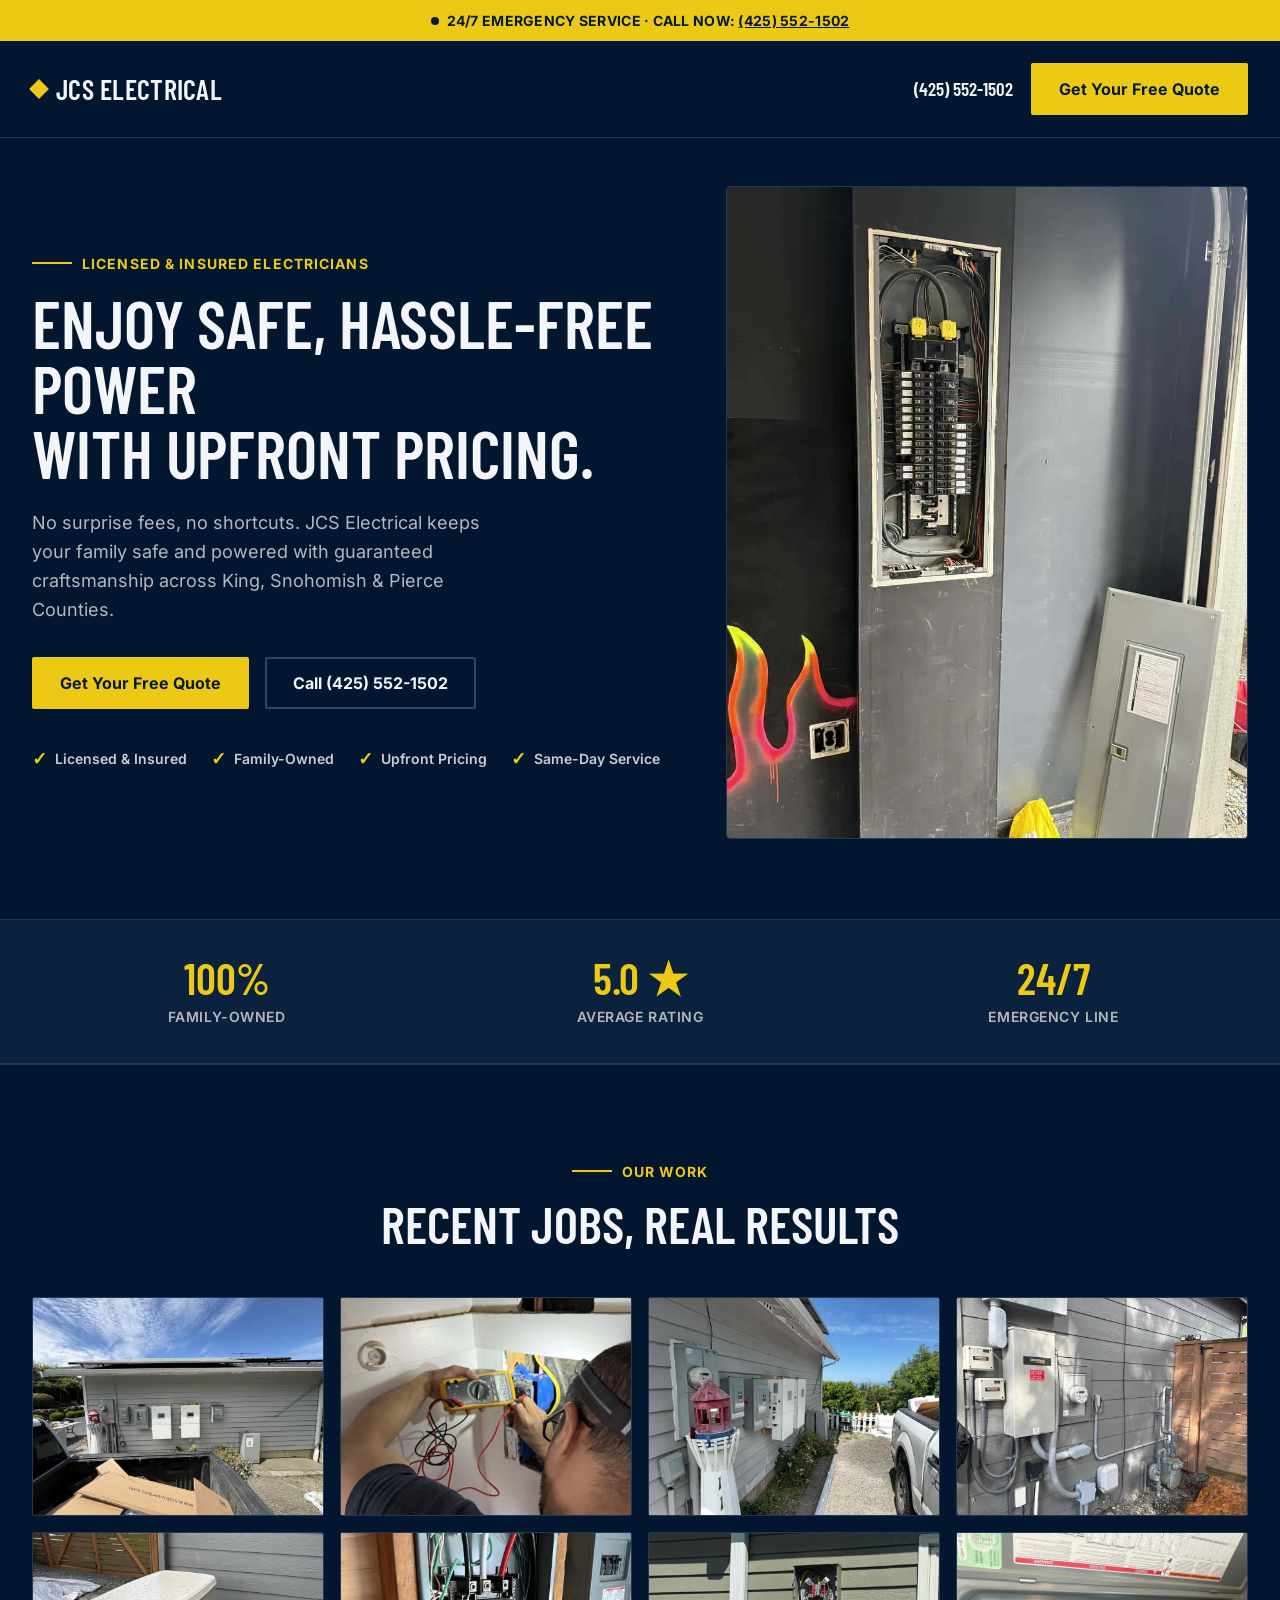
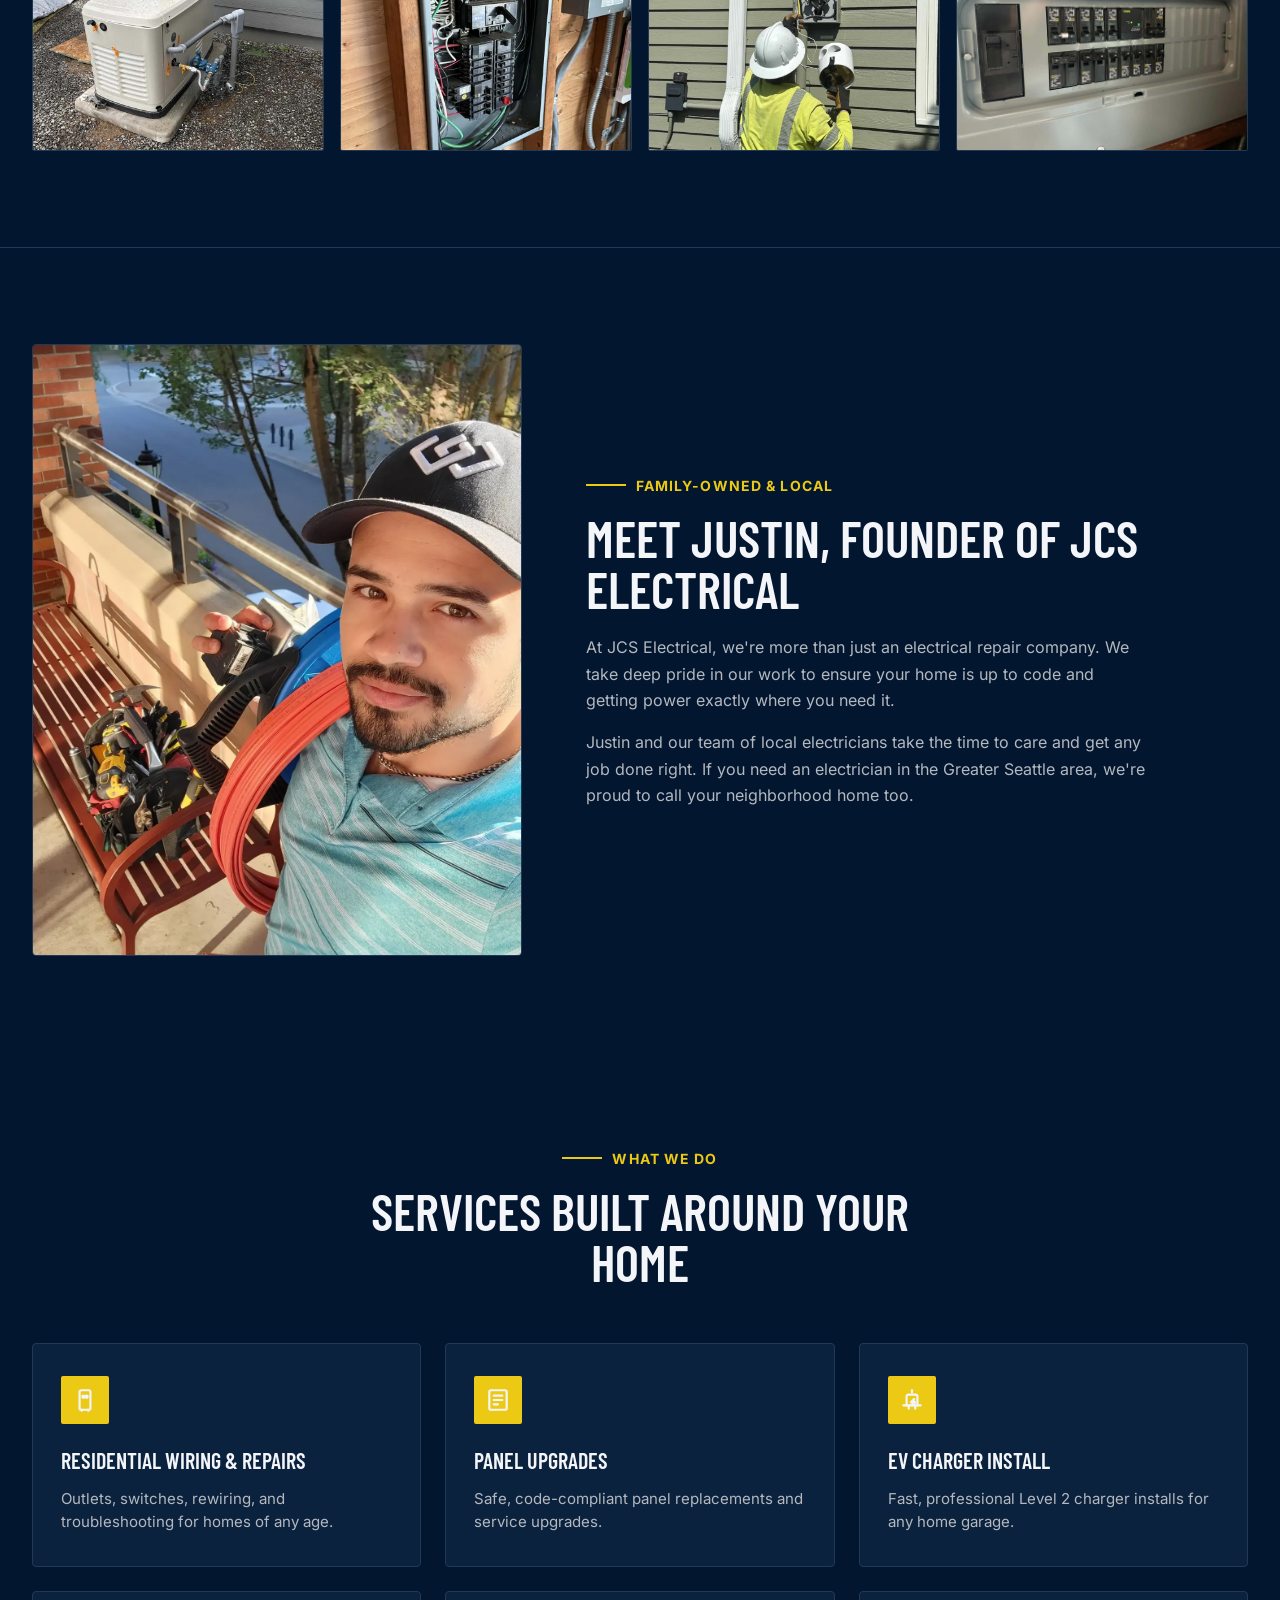
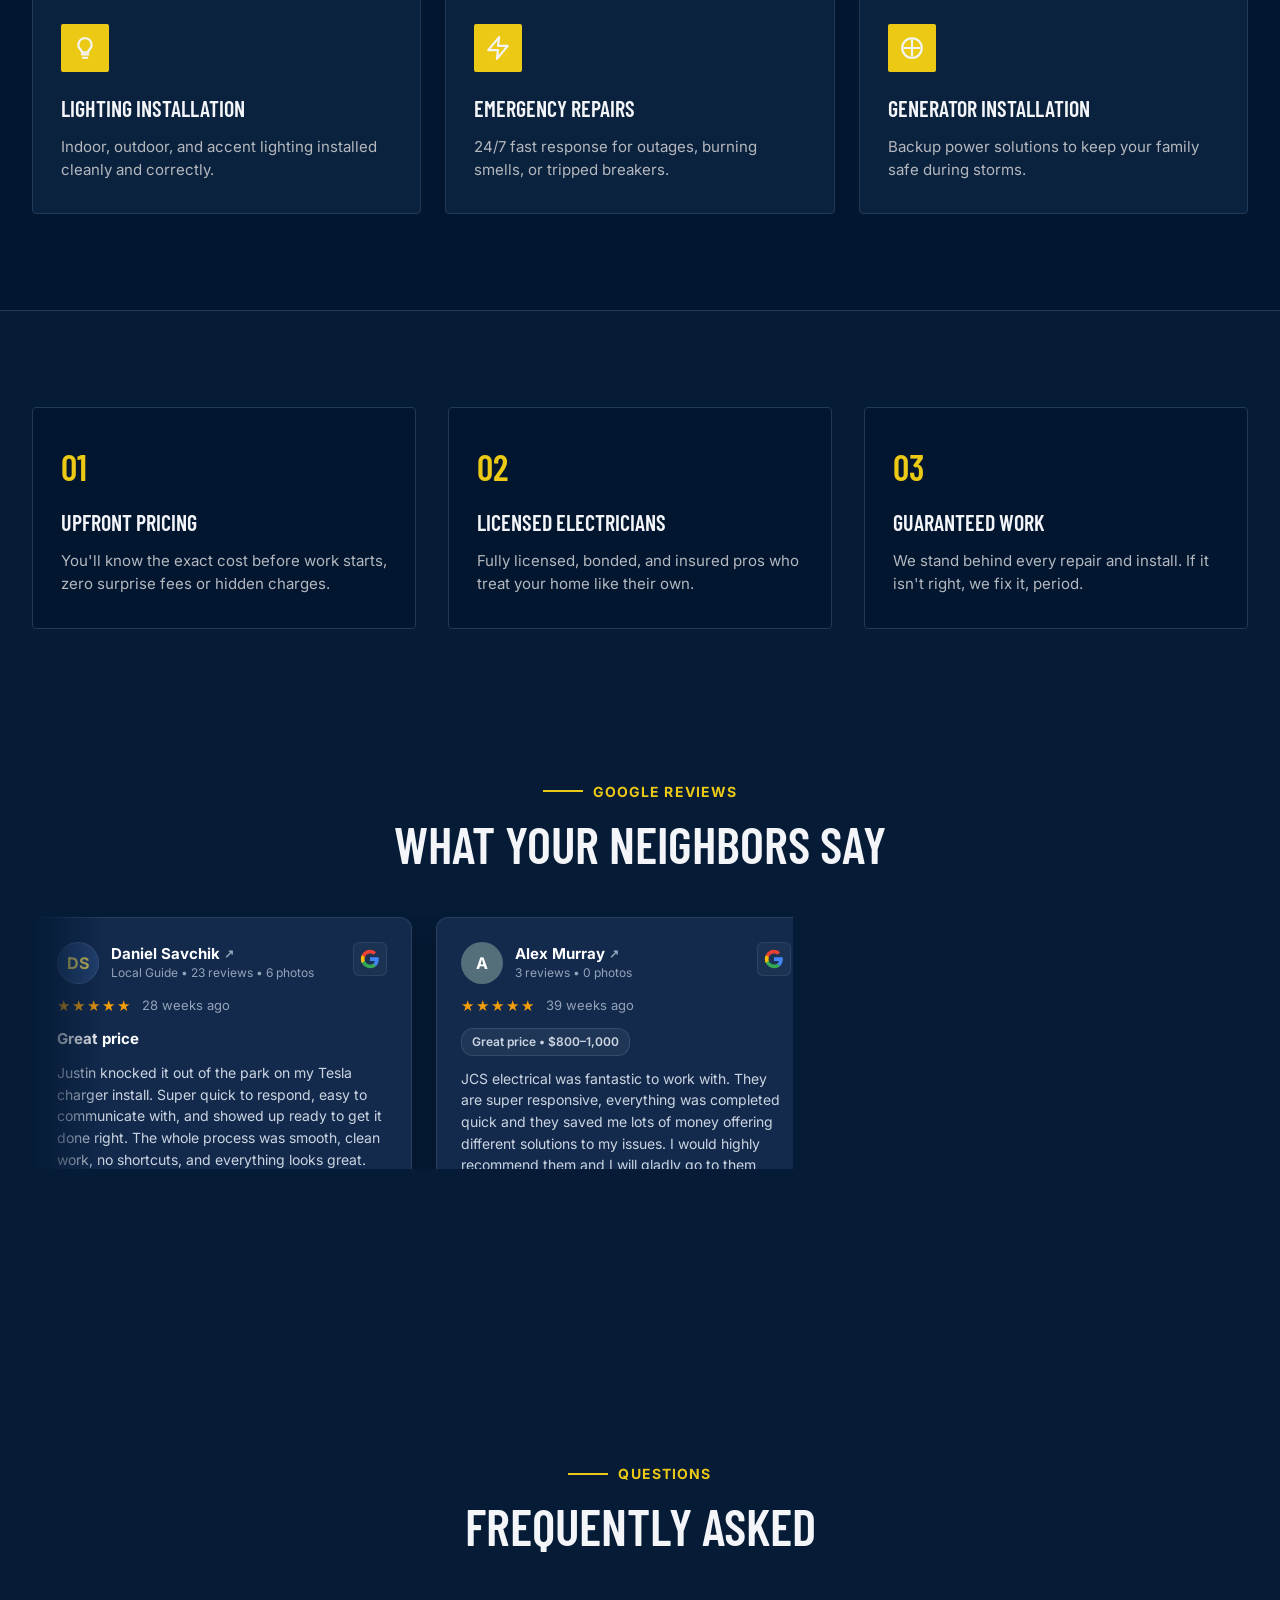
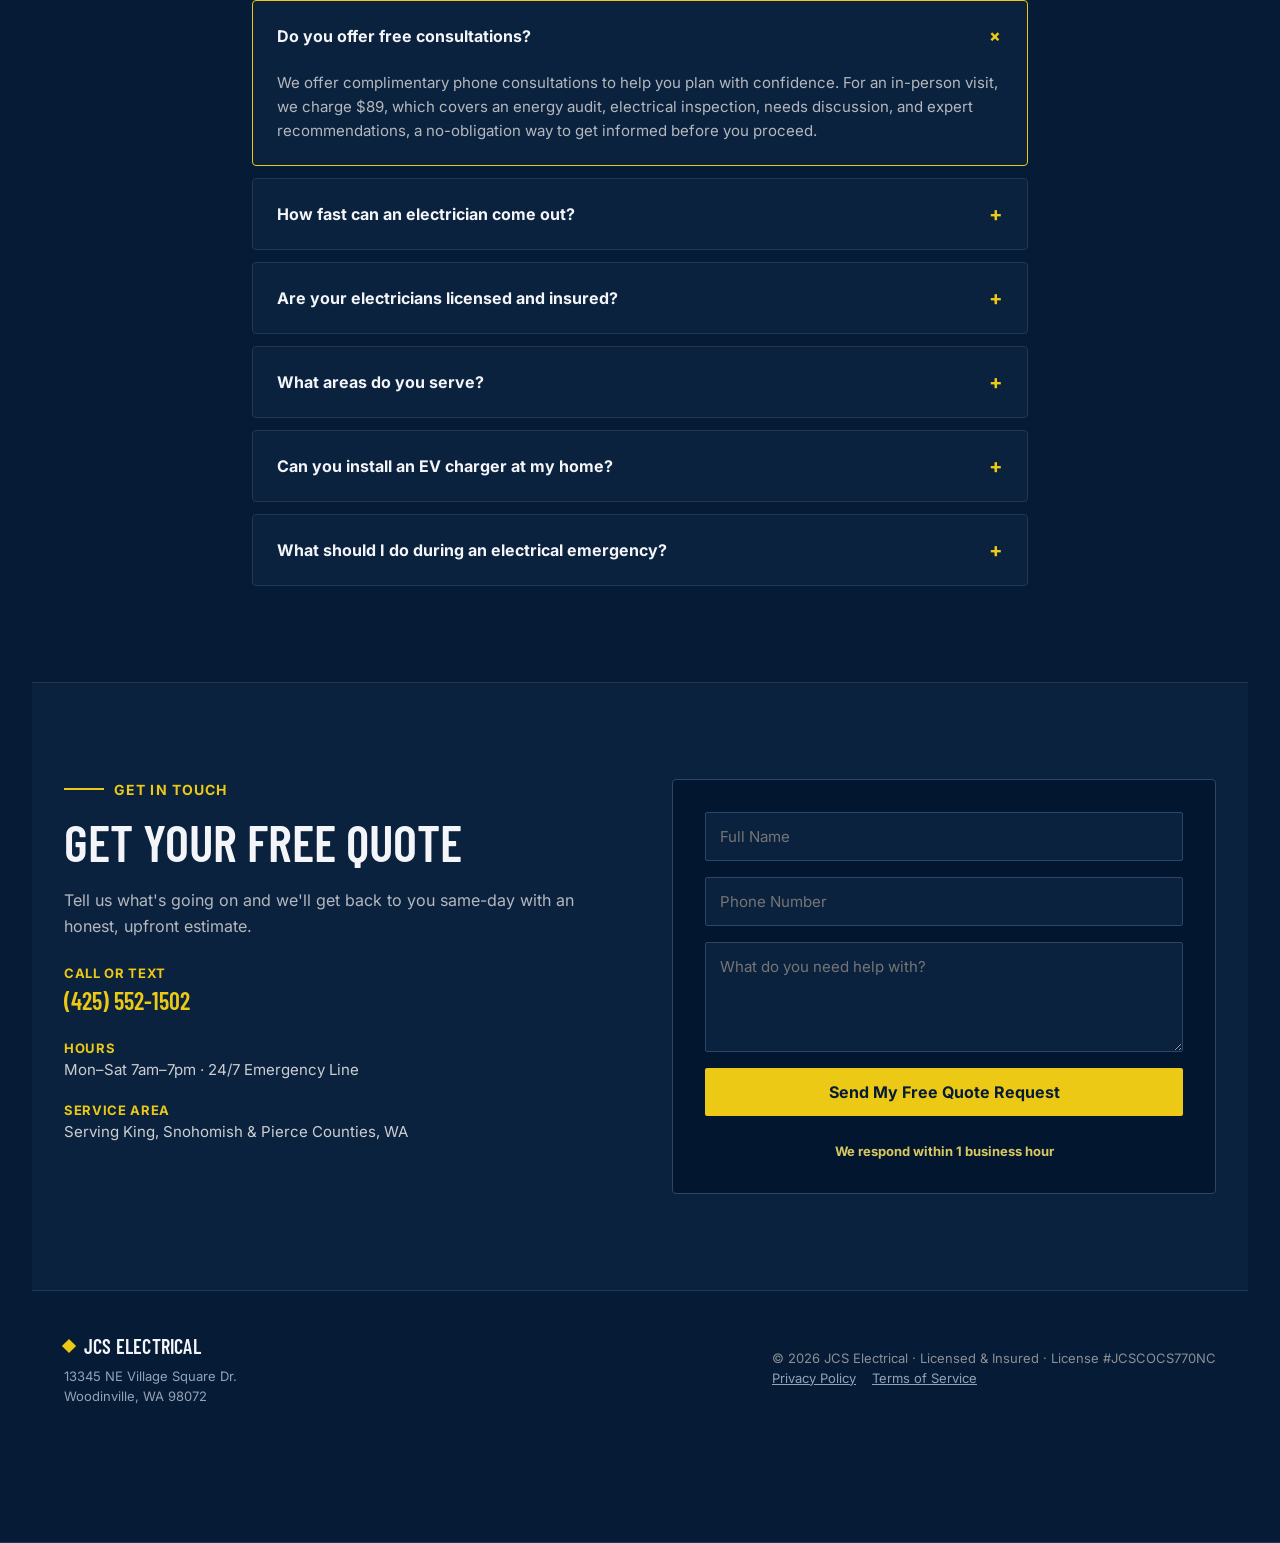
==== commit e1cdcd74: "Blue and gold palette, three-field quote forms, single license number, no job counts - Navy replaces" ====
--- a/index.html
+++ b/index.html
@@ -12,8 +12,7 @@
   <meta name="viewport" content="width=device-width, initial-scale=1.0">
   <title>JCS Electrical | Licensed & Insured Electricians in Seattle, WA</title>
   <meta name="description" content="JCS Electrical is a family-owned electrical company keeping local homes safe and powered in King, Snohomish & Pierce Counties. Upfront pricing, same-day service & 24/7 emergency repairs.">
-  <link rel="stylesheet" href="/css/styles.css?v=2">
-  <link rel="stylesheet" href="css/styles.css?v=2">
+  <link rel="stylesheet" href="css/styles.css?v=3">
   <style>
     /* Critical Reviews Slider Layout & Full Component Fallbacks */
     .reviews-section {
@@ -54,7 +53,7 @@
       min-width: 380px !important;
       max-width: 380px !important;
       flex-shrink: 0 !important;
-      background: #1c1f26 !important;
+      background: #132a4d !important;
       border: 1px solid rgba(255, 255, 255, 0.1) !important;
       border-radius: 12px !important;
       padding: 24px !important;
@@ -89,10 +88,10 @@
       color: #ffffff !important;
       flex-shrink: 0 !important;
     }
-    .gr-avatar-dark { background: #2a2f3d !important; color: #d9c95e !important; border: 1px solid rgba(255, 255, 255, 0.1) !important; }
+    .gr-avatar-dark { background: #234170 !important; color: #d9c95e !important; border: 1px solid rgba(255, 255, 255, 0.1) !important; }
     .gr-avatar-slate { background: #546e7a !important; color: #ffffff !important; }
     .gr-avatar-blue { background: #0288d1 !important; color: #ffffff !important; }
-    .gr-avatar-green { background: #2e7d32 !important; color: #ffffff !important; }
+    .gr-avatar-indigo { background: #3949ab !important; color: #ffffff !important; }
     .gr-avatar-purple { background: #7b1fa2 !important; color: #ffffff !important; }
     .gr-avatar-magenta { background: #c2185b !important; color: #ffffff !important; }
     .gr-avatar-teal { background: #00796b !important; color: #ffffff !important; }
@@ -207,7 +206,7 @@
         Enjoy Safe, Hassle-Free Power<br>With Upfront Pricing.
       </h1>
       <p class="hero-description">
-        No surprise fees, no shortcuts. JCS Electrical keeps your family safe and powered with guaranteed craftsmanship across King &amp; Snohomish Counties.
+        No surprise fees, no shortcuts. JCS Electrical keeps your family safe and powered with guaranteed craftsmanship across King, Snohomish &amp; Pierce Counties.
       </p>
       <div class="hero-cta-group">
         <a href="#contact" class="btn-primary">Get Your Free Quote</a>
@@ -235,10 +234,6 @@
       <div>
         <div class="stat-value">5.0 ★</div>
         <div class="stat-label">Average Rating</div>
-      </div>
-      <div>
-        <div class="stat-value">1,200+</div>
-        <div class="stat-label">Jobs Completed</div>
       </div>
       <div>
         <div class="stat-value">24/7</div>
@@ -302,7 +297,7 @@
         At JCS Electrical, we're more than just an electrical repair company. We take deep pride in our work to ensure your home is up to code and getting power exactly where you need it.
       </p>
       <p class="about-paragraph">
-        Justin and our team of local electricians take the time to care and get any job done right, from residential to commercial. If you need an electrician in the Greater Seattle area, we're proud to call your neighborhood home too.
+        Justin and our team of local electricians take the time to care and get any job done right. If you need an electrician in the Greater Seattle area, we're proud to call your neighborhood home too.
       </p>
     </div>
   </section>
@@ -518,7 +513,7 @@
         <div class="google-review-card">
           <div class="gr-header">
             <div class="gr-author-info">
-              <div class="gr-avatar gr-avatar-green">E</div>
+              <div class="gr-avatar gr-avatar-indigo">E</div>
               <div>
                 <div class="gr-author-name">Eddie Sanchez <span class="gr-ext-icon">↗</span></div>
                 <div class="gr-author-subtext">3 reviews • 6 photos</div>
@@ -773,7 +768,7 @@
         <div class="google-review-card" aria-hidden="true">
           <div class="gr-header">
             <div class="gr-author-info">
-              <div class="gr-avatar gr-avatar-green">E</div>
+              <div class="gr-avatar gr-avatar-indigo">E</div>
               <div>
                 <div class="gr-author-name">Eddie Sanchez <span class="gr-ext-icon">↗</span></div>
                 <div class="gr-author-subtext">3 reviews • 6 photos</div>
@@ -1039,18 +1034,7 @@
         <form class="contact-form" id="quoteForm">
           <input type="text" required placeholder="Full Name" class="form-control">
           <input type="tel" required placeholder="Phone Number" class="form-control">
-          <input type="email" placeholder="Email Address" class="form-control">
-          <select class="form-control">
-            <option value="">What do you need help with?</option>
-            <option>EV Charger Install</option>
-            <option>Panel Upgrades</option>
-            <option>Residential Wiring &amp; Repairs</option>
-            <option>Lighting Installation</option>
-            <option>Emergency Repairs</option>
-            <option>Generator Installation</option>
-            <option>Other Electrical Project</option>
-          </select>
-          <textarea placeholder="Tell us about the job" rows="4" class="form-control"></textarea>
+          <textarea placeholder="What do you need help with?" rows="4" class="form-control"></textarea>
           <button type="submit" class="btn-primary" style="width: 100%;">Send My Free Quote Request</button>
           <p style="font-size: 13px; color: #d9c95e; font-weight: 700; margin-top: 10px; text-align: center;">We respond within 1 business hour</p>
         </form>
--- a/css/styles.css
+++ b/css/styles.css
@@ -24,21 +24,21 @@
 
 :root {
   /* Color Palette */
-  --bg-main: oklch(16% 0.01 260);
-  --bg-card: oklch(21% 0.012 260);
-  --bg-card-hover: oklch(24% 0.014 260);
-  --bg-subtle: oklch(18% 0.01 260);
+  --bg-main: oklch(20% 0.06 255);
+  --bg-card: oklch(25% 0.06 255);
+  --bg-card-hover: oklch(28% 0.06 255);
+  --bg-subtle: oklch(22% 0.06 255);
   
   --accent-gold: oklch(84% 0.17 96);
   --accent-gold-hover: oklch(90% 0.15 96);
-  --accent-text-dark: oklch(18% 0.01 260);
+  --accent-text-dark: oklch(22% 0.06 255);
   
   --text-main: oklch(97% 0.005 260);
   --text-muted: oklch(78% 0.01 260);
   --text-dim: oklch(65% 0.01 260);
   
-  --border-color: oklch(30% 0.01 260);
-  --border-color-light: oklch(35% 0.01 260);
+  --border-color: oklch(34% 0.06 255);
+  --border-color-light: oklch(39% 0.06 255);
 
   /* Typography */
   --font-heading: 'Barlow Condensed', -apple-system, BlinkMacSystemFont, sans-serif;
@@ -444,7 +444,7 @@
   padding-top: 36px;
   padding-bottom: 36px;
   display: grid;
-  grid-template-columns: repeat(4, 1fr);
+  grid-template-columns: repeat(3, 1fr);
   gap: 24px;
   text-align: center;
 }
@@ -723,7 +723,7 @@
 }
 
 .faq-question:hover {
-  background: oklch(23% 0.01 260);
+  background: oklch(27% 0.06 255);
 }
 
 .faq-icon,
@@ -856,7 +856,7 @@
   left: 0;
   width: 100vw;
   height: 100vh;
-  background: rgba(10, 15, 25, 0.8);
+  background: rgba(8, 20, 45, 0.85);
   backdrop-filter: blur(8px);
   -webkit-backdrop-filter: blur(8px);
   z-index: 99999;
@@ -1013,7 +1013,7 @@
 }
 
 .gr-avatar-dark {
-  background: #2a2f3d;
+  background: #234170;
   color: var(--accent-gold);
   border: 1px solid var(--border-color-light);
 }
@@ -1026,8 +1026,8 @@
   background: #0288d1;
 }
 
-.gr-avatar-green {
-  background: #2e7d32;
+.gr-avatar-indigo {
+  background: #3949ab;
 }
 
 .gr-avatar-purple {
@@ -1264,7 +1264,7 @@
   }
 
   .stats-grid {
-    grid-template-columns: repeat(2, 1fr);
+    grid-template-columns: repeat(3, 1fr);
     gap: 24px 16px;
     padding-top: 28px;
     padding-bottom: 28px;
@@ -1321,7 +1321,7 @@
   }
 
   .stats-grid {
-    grid-template-columns: repeat(2, 1fr);
+    grid-template-columns: repeat(3, 1fr);
   }
 }
 
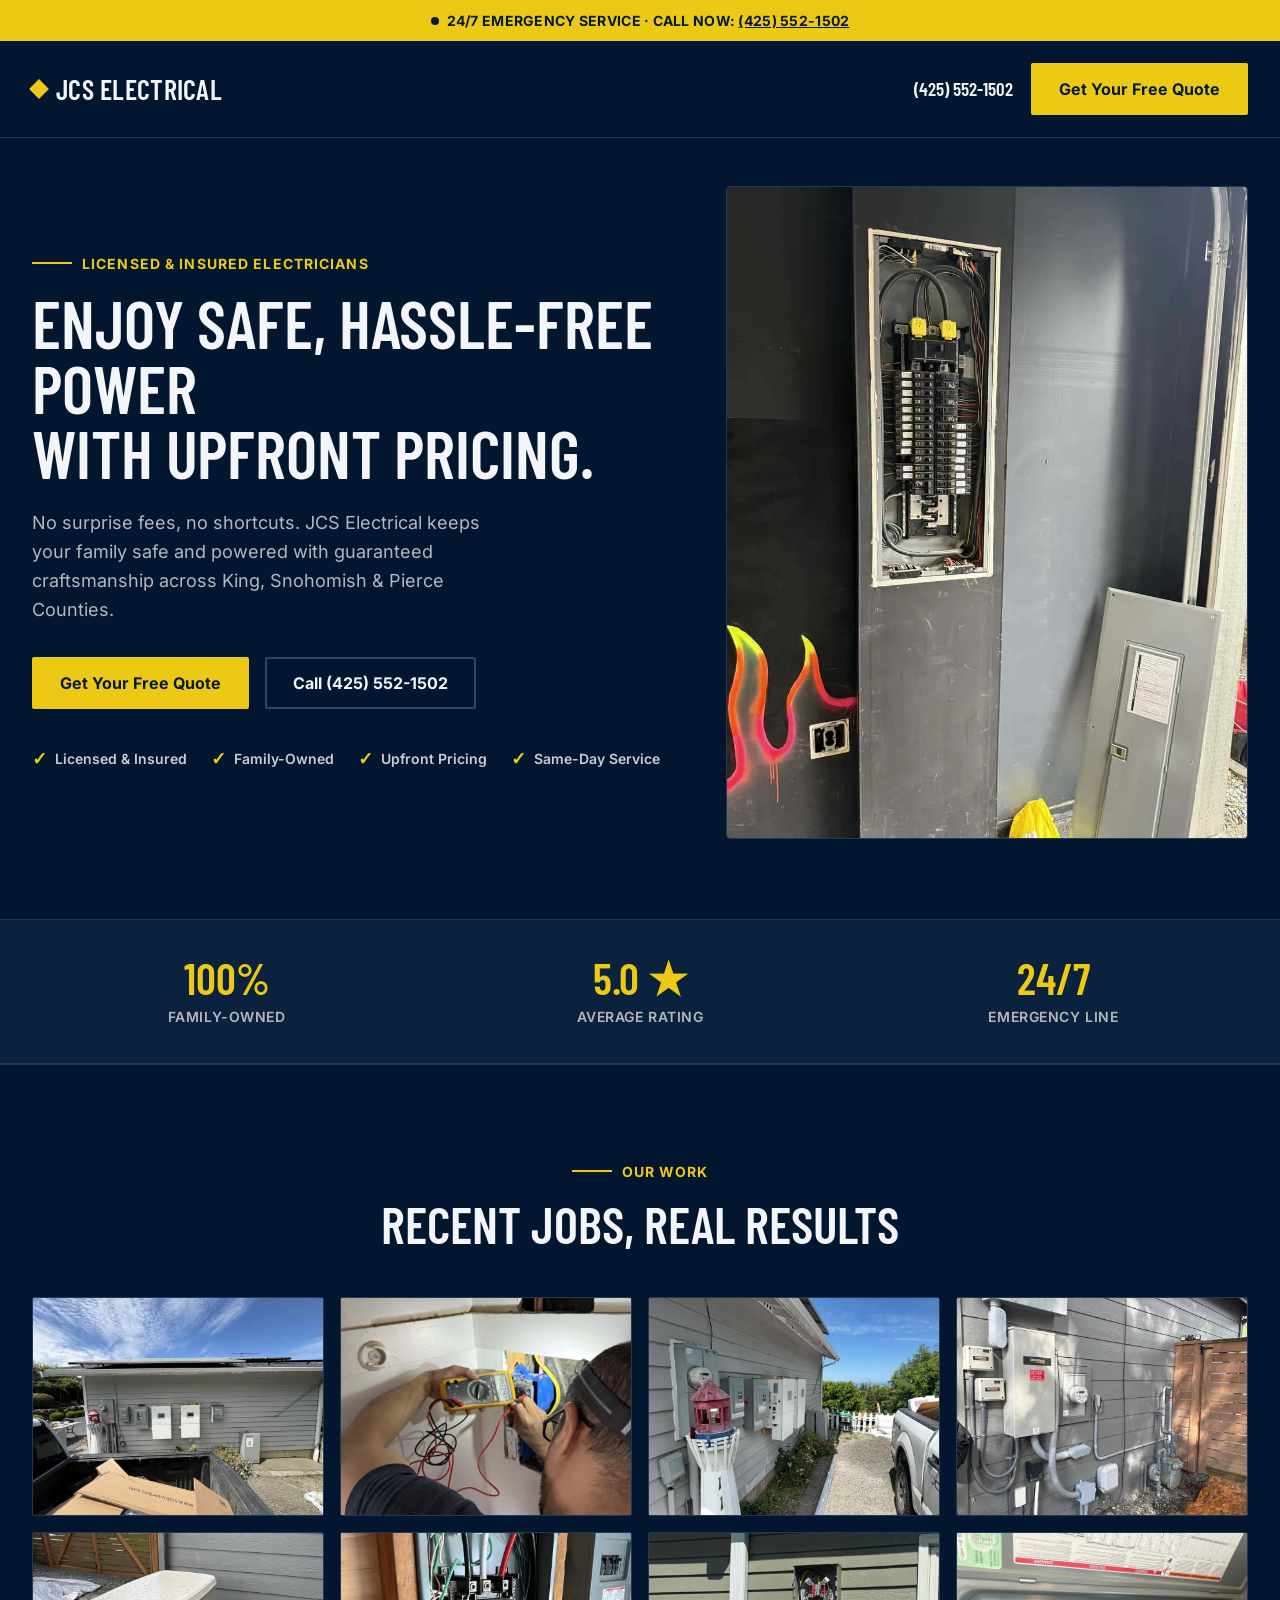
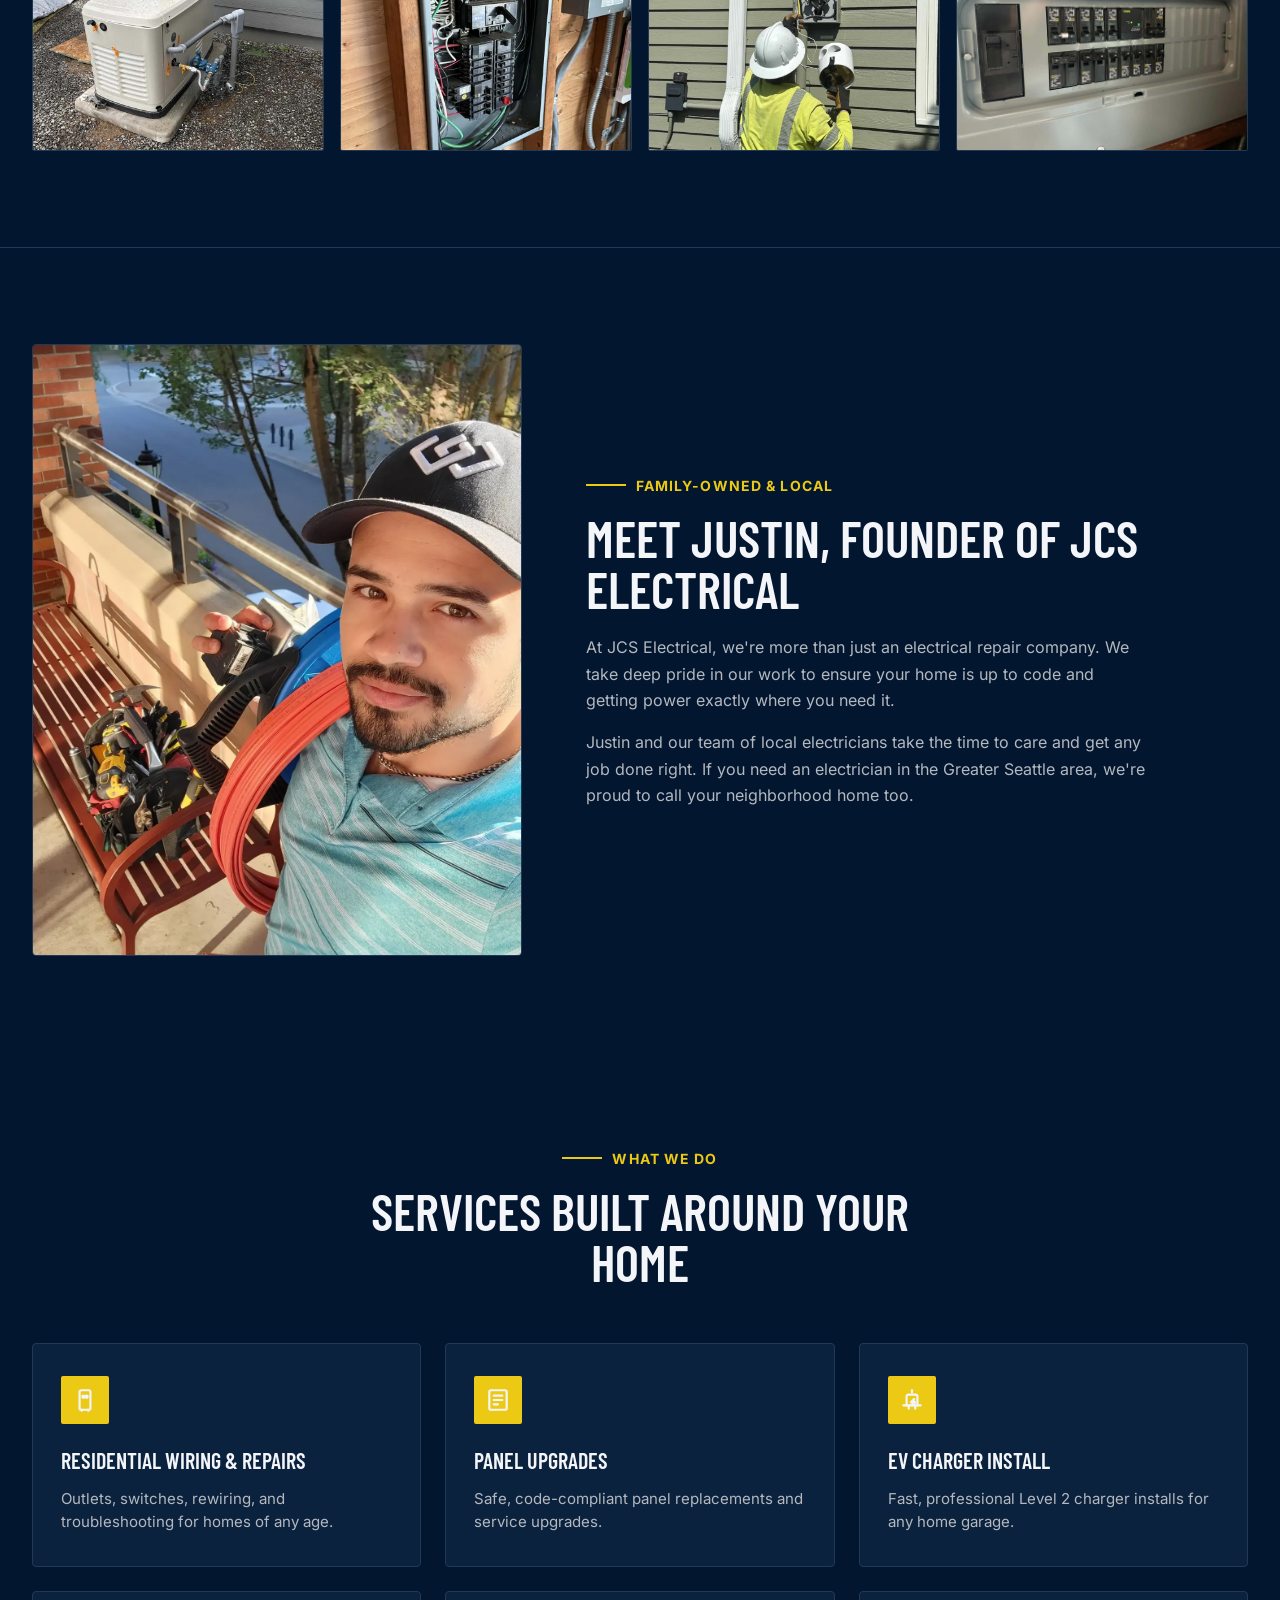
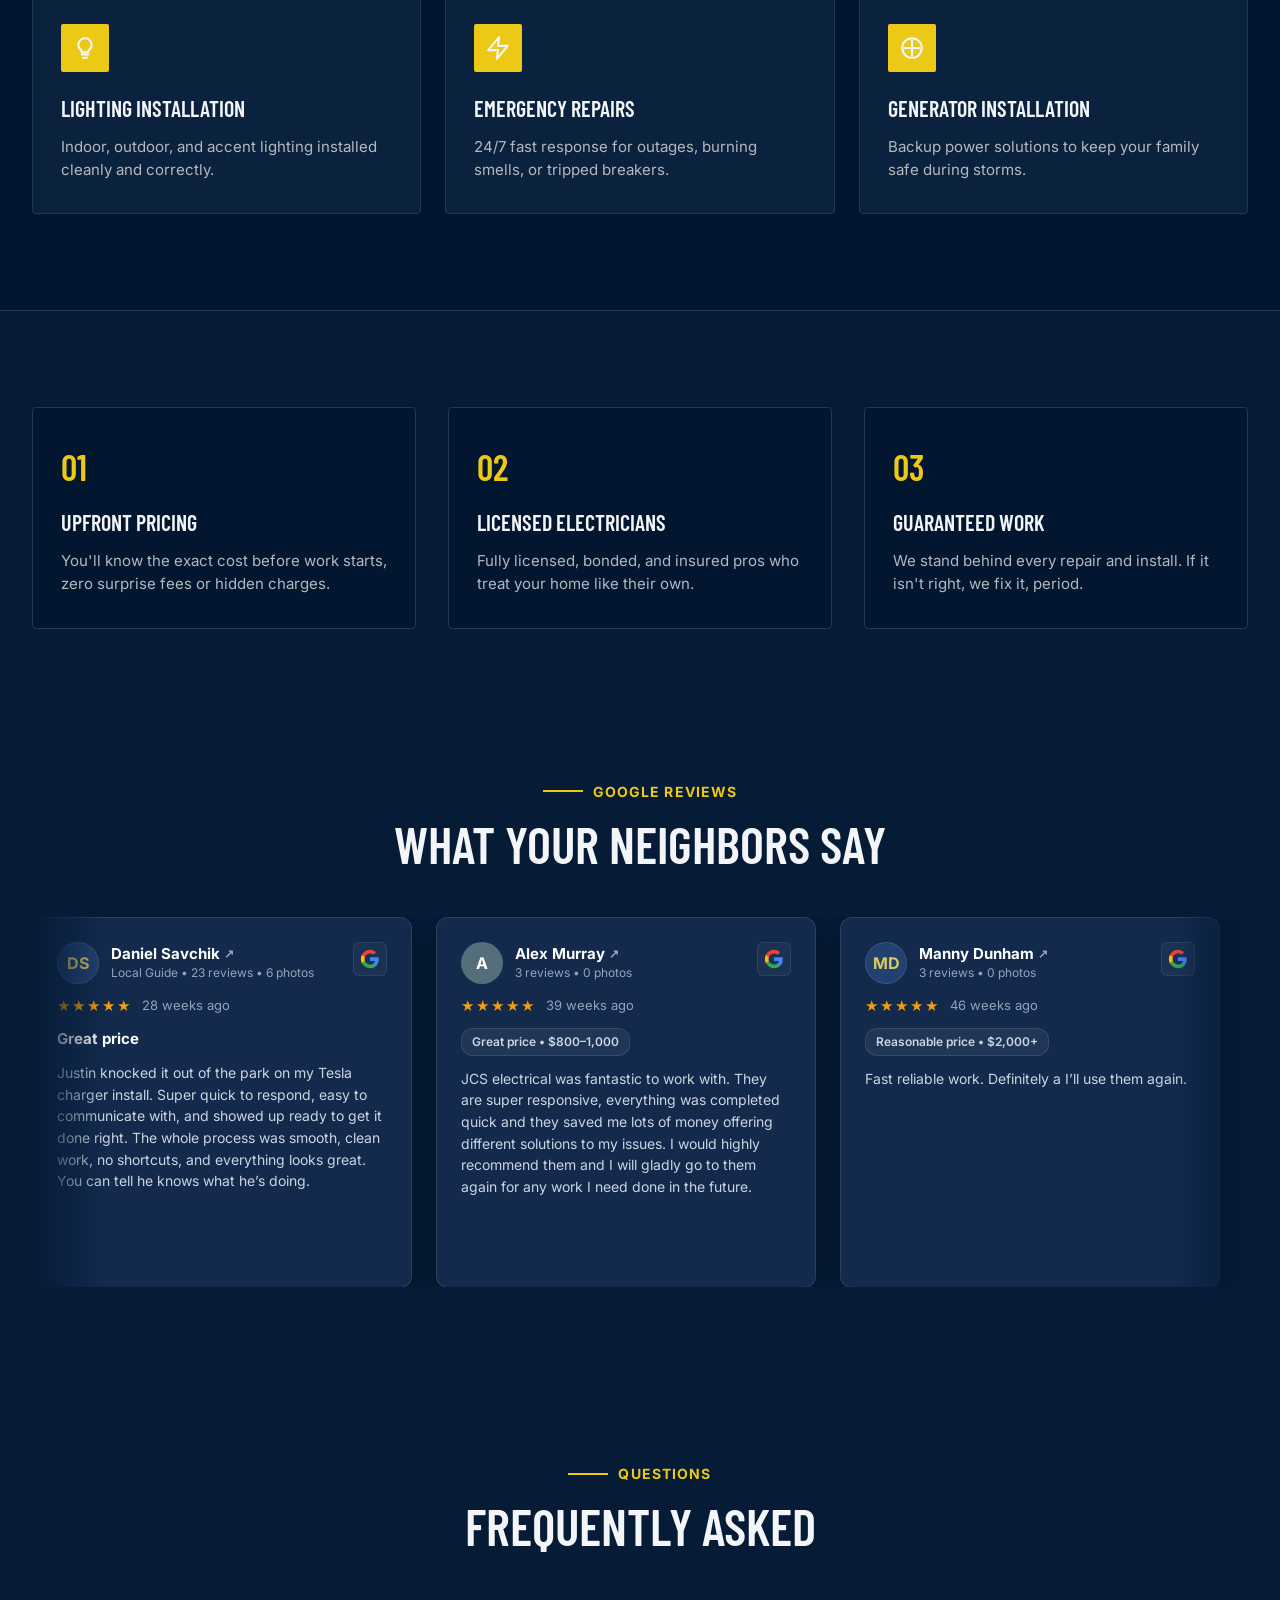
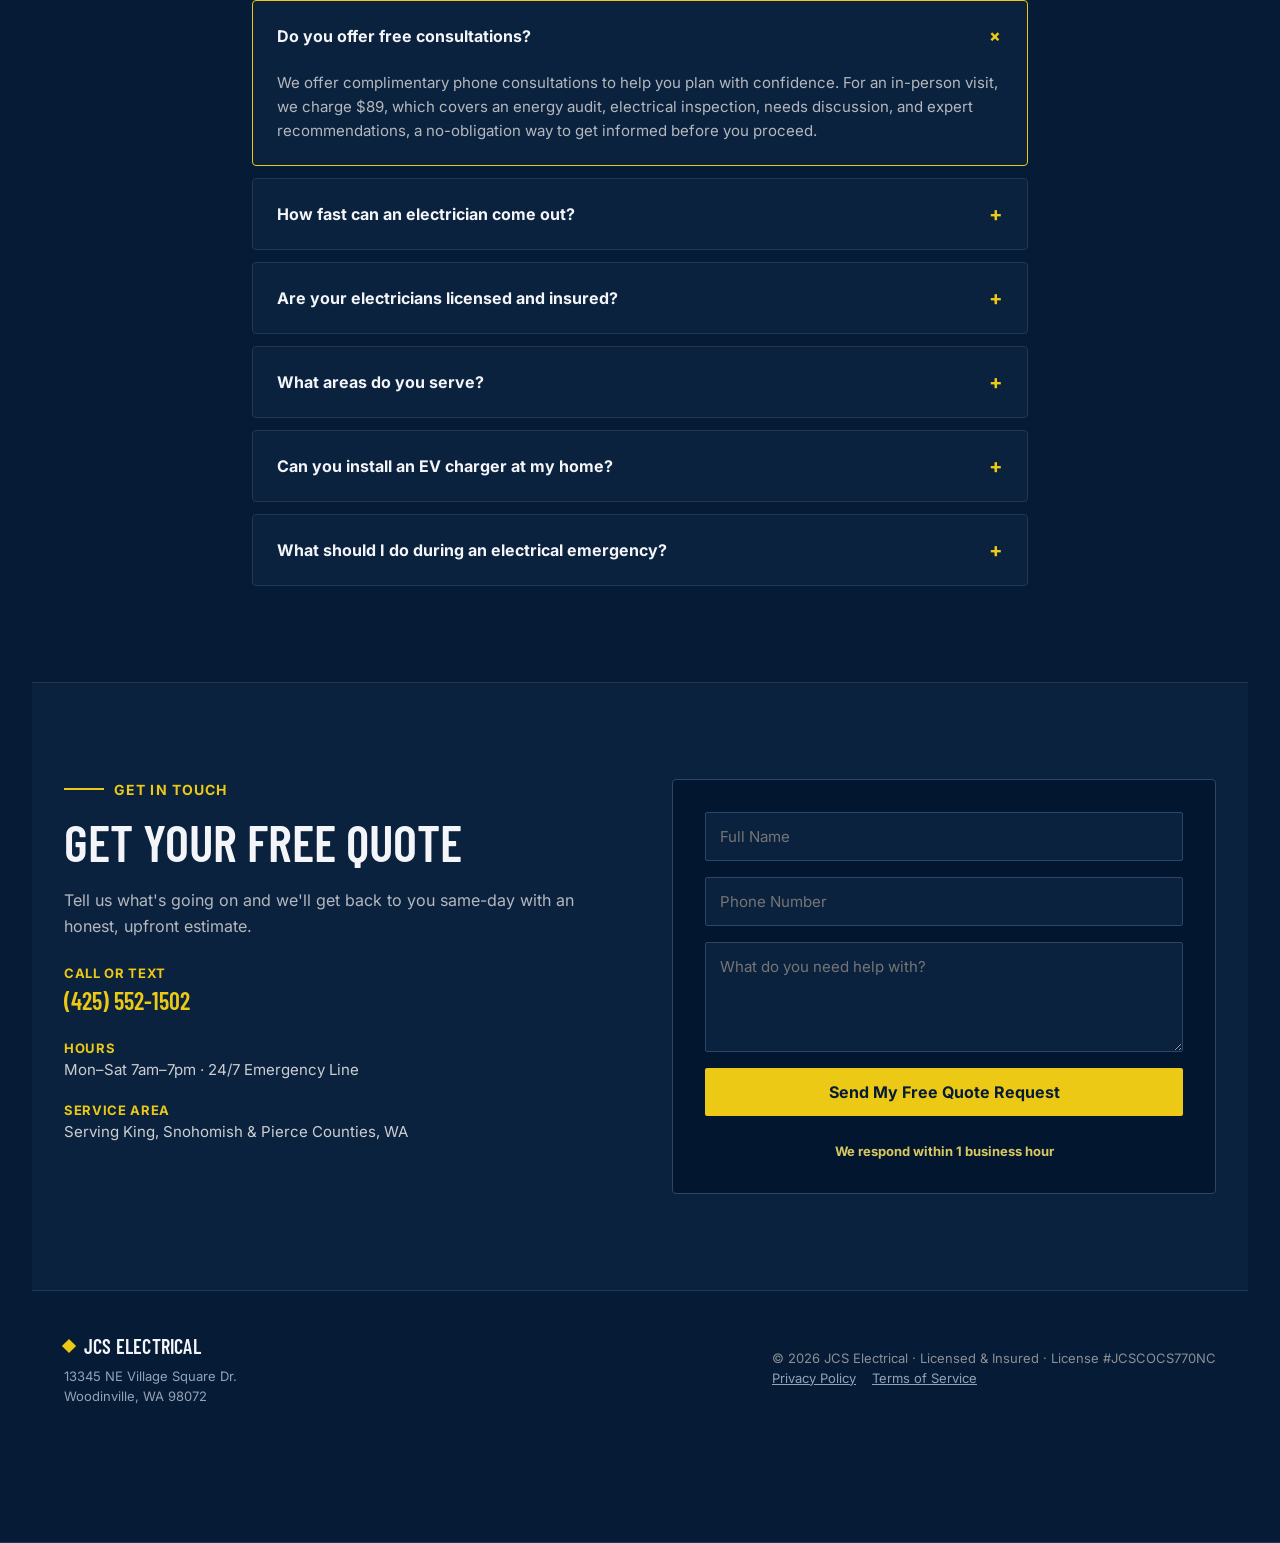
==== commit 2592f00d: "Forward old page addresses, add sitemap and robots file - 404 page sends addresses from the previous" ====
--- a/index.html
+++ b/index.html
@@ -12,6 +12,7 @@
   <meta name="viewport" content="width=device-width, initial-scale=1.0">
   <title>JCS Electrical | Licensed & Insured Electricians in Seattle, WA</title>
   <meta name="description" content="JCS Electrical is a family-owned electrical company keeping local homes safe and powered in King, Snohomish & Pierce Counties. Upfront pricing, same-day service & 24/7 emergency repairs.">
+  <link rel="canonical" href="https://jcselectricalseattle.com/">
   <link rel="stylesheet" href="css/styles.css?v=3">
   <style>
     /* Critical Reviews Slider Layout & Full Component Fallbacks */
